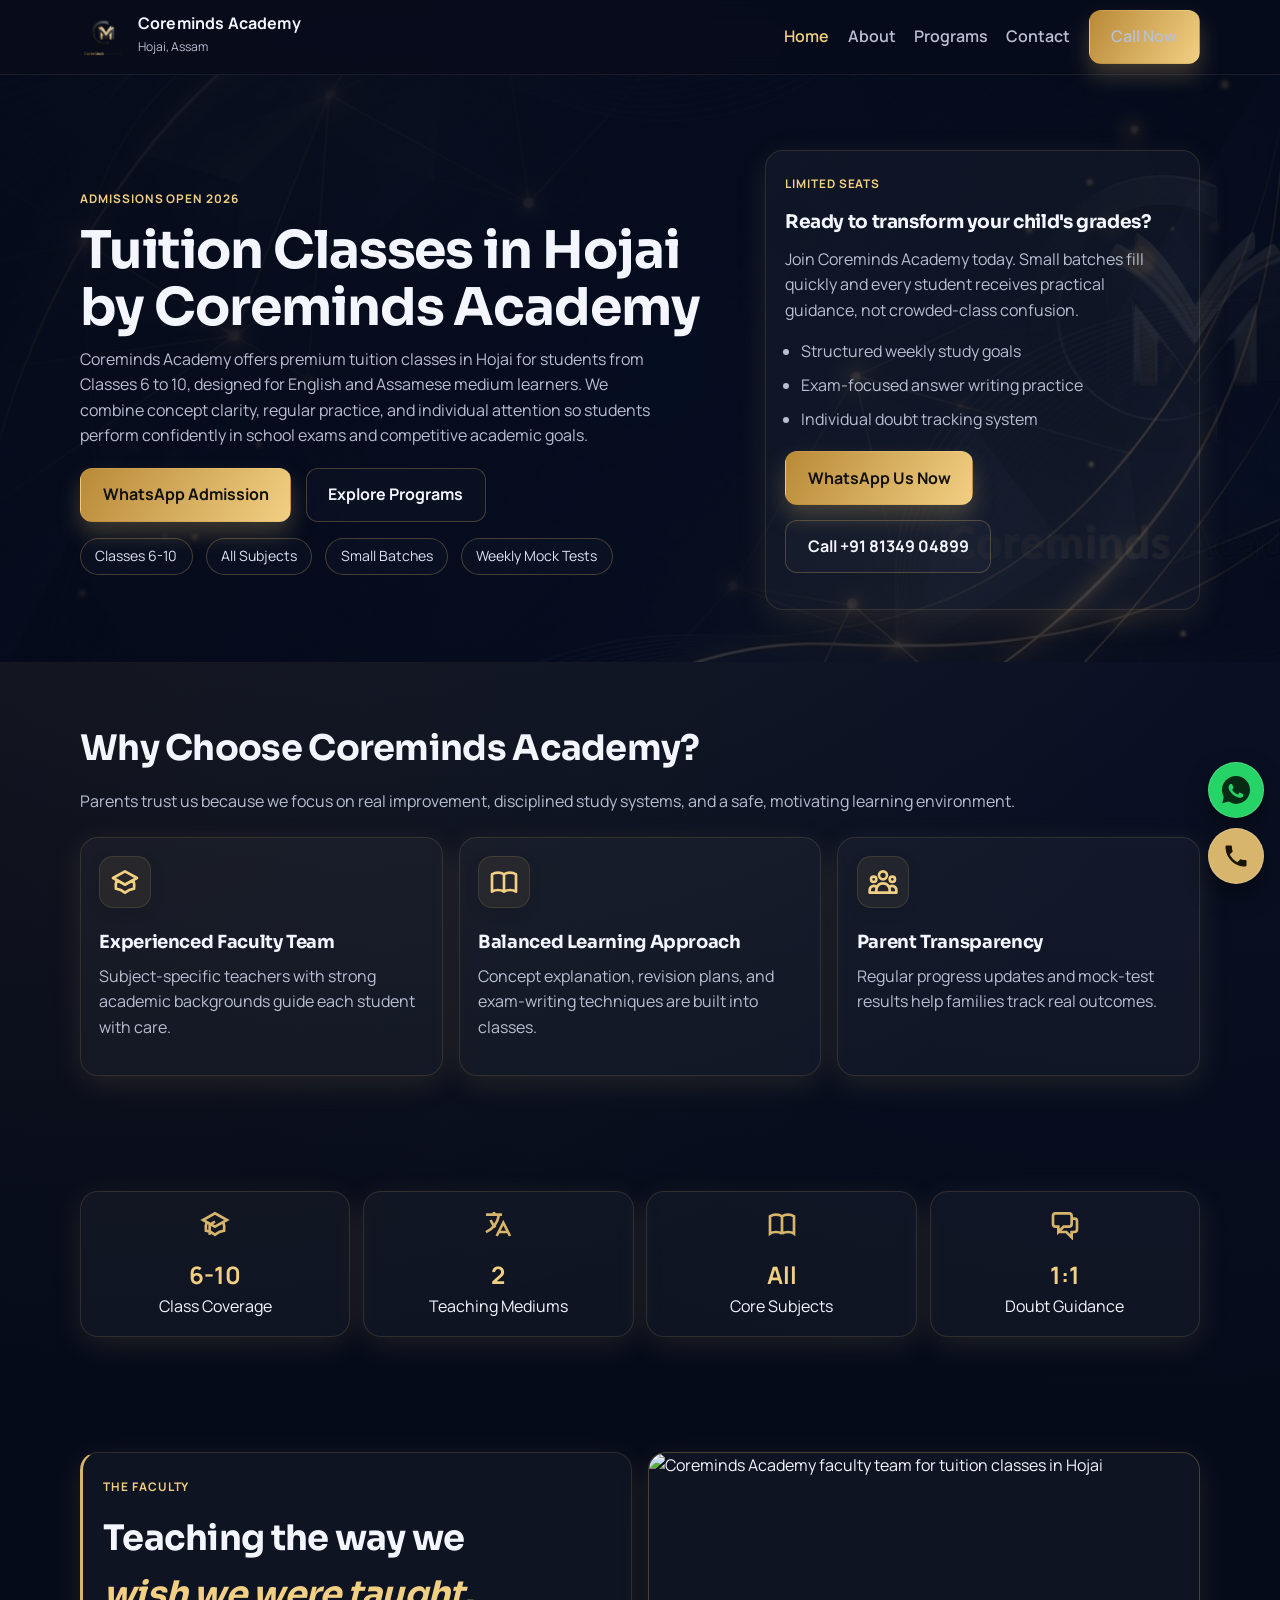
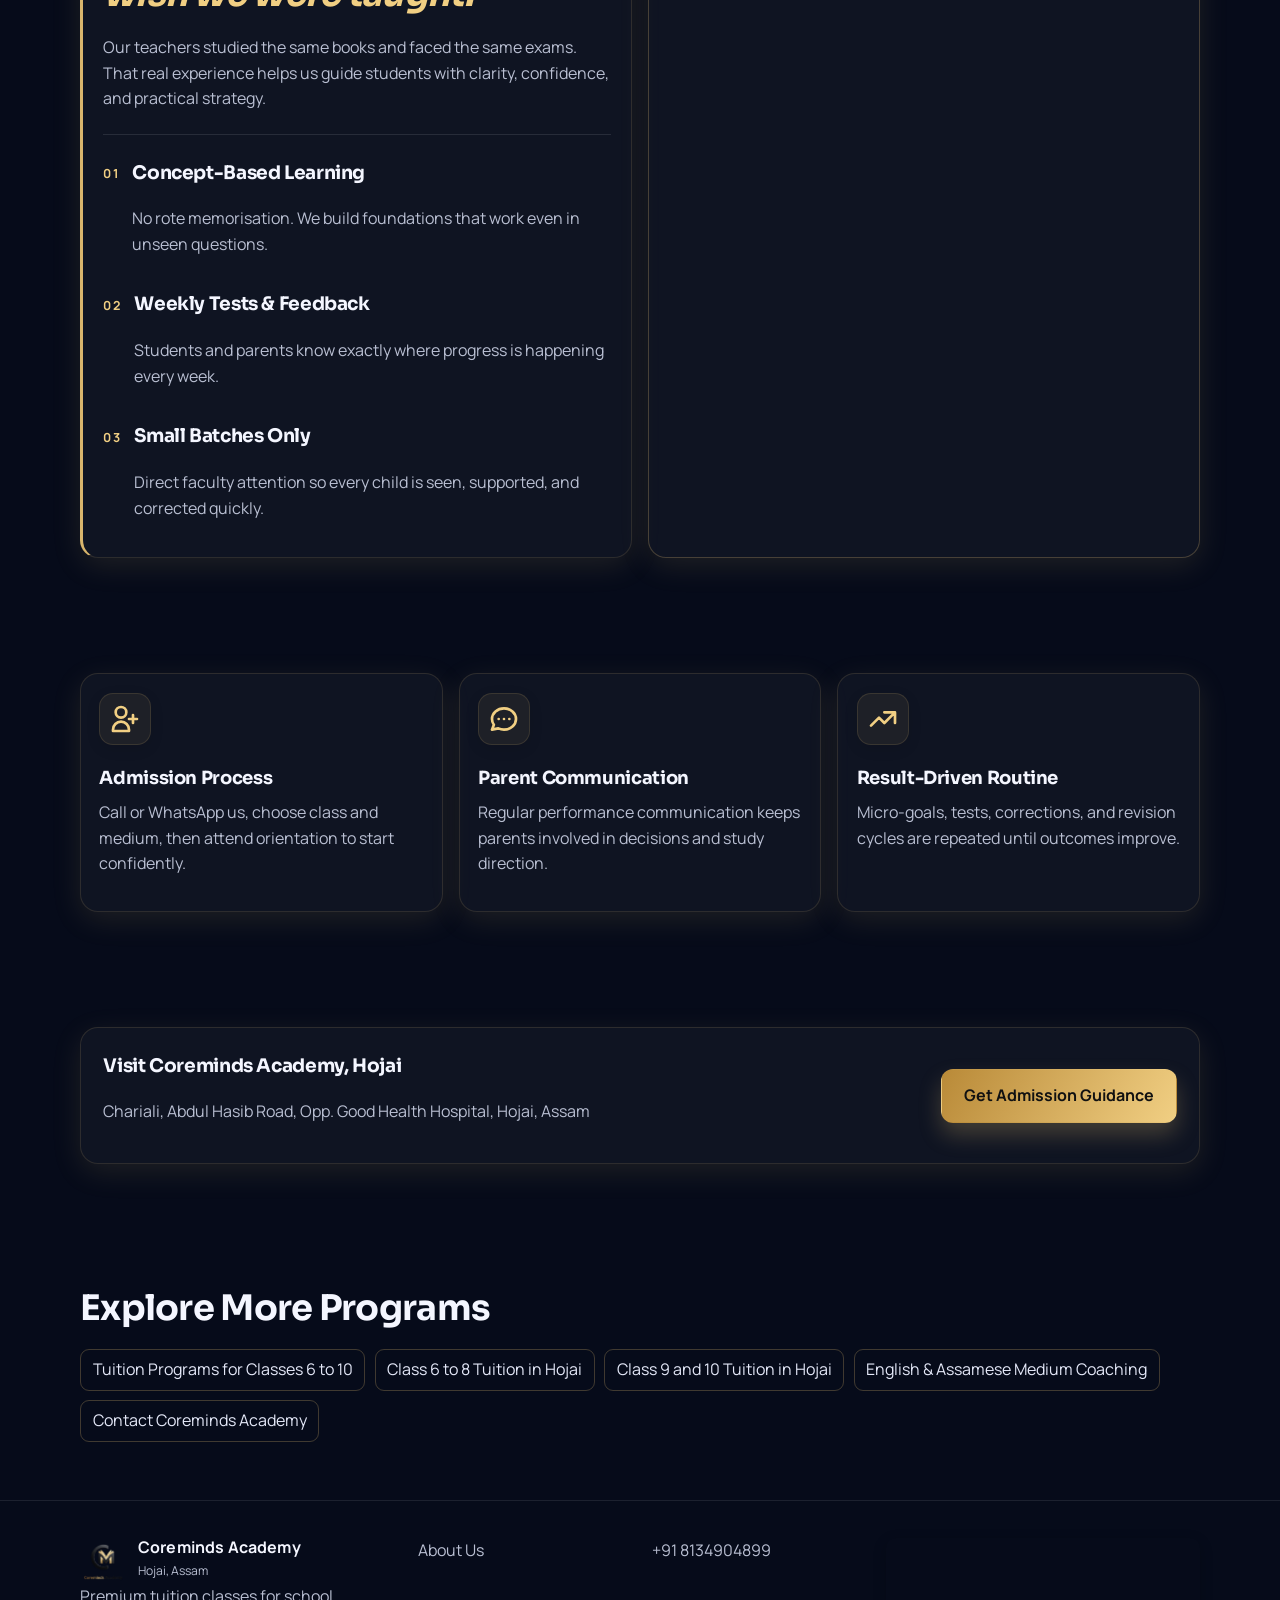
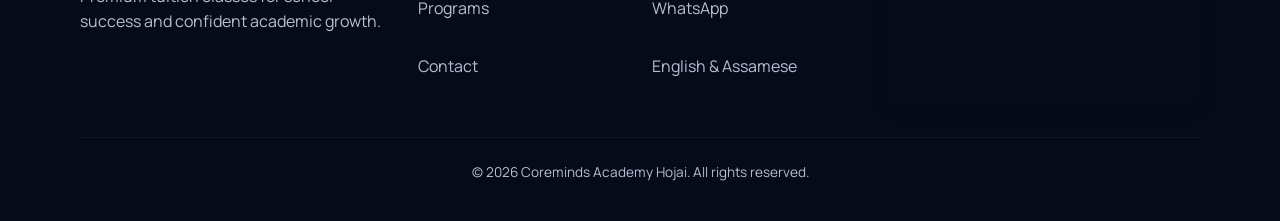
==== index.html @ f3b2aa01 "Implement new design enhancements, maps, and animations" ====
<!doctype html>
<html lang="en">
  <head>
    <meta charset="UTF-8" />
    <meta name="viewport" content="width=device-width, initial-scale=1.0" />
    <title>Tuition Classes in Hojai | Coreminds Academy | Classes 6-10</title>
    <meta
      name="description"
      content="Premium tuition classes in Hojai for Classes 6-10, English & Assamese medium. Call +91 8134904899 and enroll at Coreminds Academy today."
    />
    <link rel="canonical" href="https://coremindsacademy.in/" />
    <meta property="og:title" content="Tuition Classes in Hojai | Coreminds Academy" />
    <meta
      property="og:description"
      content="Trusted coaching institute for Classes 6-10 in Hojai with expert faculty, small batches, and test-driven guidance."
    />
    <meta property="og:image" content="https://coremindsacademy.in/images/logo_with_background.png" />
    <meta property="og:url" content="https://coremindsacademy.in/" />
    <meta property="og:type" content="website" />
    <link rel="preconnect" href="https://fonts.googleapis.com" />
    <link rel="preconnect" href="https://fonts.gstatic.com" crossorigin />
    <link
      href="https://fonts.googleapis.com/css2?family=Manrope:wght@400;600;700;800&family=Sora:wght@600;700;800&display=swap"
      rel="stylesheet"
    />
    <link rel="stylesheet" href="style.css" />
    <script type="application/ld+json">
      {
        "@context": "https://schema.org",
        "@type": "LocalBusiness",
        "name": "Coreminds Academy",
        "telephone": "+918134904899",
        "address": {
          "@type": "PostalAddress",
          "streetAddress": "Chariali, Abdul Hasib Road, Opp. Good Health Hospital",
          "addressLocality": "Hojai",
          "postalCode": "782435",
          "addressCountry": "IN"
        },
        "url": "https://coremindsacademy.in/",
        "priceRange": "₹₹",
        "openingHours": "Mo-Su 06:00-22:00"
      }
    </script>
  </head>
  <body>
    <header class="site-header">
      <div class="container nav-wrap">
        <a class="brand" href="index.html">
          <img src="images/logo with transparent background.png" alt="Coreminds Academy logo" />
          <span class="brand-text">
            <strong>Coreminds Academy</strong>
            <span>Hojai, Assam</span>
          </span>
        </a>
        <button class="menu-btn" aria-label="Open menu">Menu</button>
        <nav class="main-nav">
          <a class="active" href="index.html">Home</a>
          <a href="about.html">About</a>
          <a href="services.html">Programs</a>
          <a href="contact.html">Contact</a>
          <a class="btn btn-primary" href="tel:+918134904899">Call Now</a>
        </nav>
      </div>
    </header>

    <main>
      <section class="hero">
        <div class="container hero-grid">
          <div>
            <span class="eyebrow">Admissions Open 2026</span>
            <h1>Tuition Classes in Hojai by Coreminds Academy</h1>
            <p class="muted">
              Coreminds Academy offers premium tuition classes in Hojai for students from Classes 6 to 10, designed for
              English and Assamese medium learners. We combine concept clarity, regular practice, and individual attention
              so students perform confidently in school exams and competitive academic goals.
            </p>
            <div class="hero-cta">
              <a class="btn btn-primary" href="https://wa.me/918134904899">WhatsApp Admission</a>
              <a class="btn btn-outline" href="services.html">Explore Programs</a>
            </div>
            <div class="hero-points">
              <span class="pill">Classes 6-10</span>
              <span class="pill">All Subjects</span>
              <span class="pill">Small Batches</span>
              <span class="pill">Weekly Mock Tests</span>
            </div>
          </div>
          <div class="card hero-side">
            <span class="eyebrow">Limited Seats</span>
            <h3>Ready to transform your child's grades?</h3>
            <p class="muted">
              Join Coreminds Academy today. Small batches fill quickly and every student receives practical guidance, not
              crowded-class confusion.
            </p>
            <ul>
              <li>Structured weekly study goals</li>
              <li>Exam-focused answer writing practice</li>
              <li>Individual doubt tracking system</li>
            </ul>
            <div class="hero-cta">
              <a class="btn btn-primary" href="https://wa.me/918134904899">WhatsApp Us Now</a>
              <a class="btn btn-outline" href="tel:+918134904899">Call +91 81349 04899</a>
            </div>
          </div>
        </div>
      </section>

      <section class="section">
        <div class="container">
          <div class="section-title">
            <h2>Why Choose Coreminds Academy?</h2>
            <p class="muted">
              Parents trust us because we focus on real improvement, disciplined study systems, and a safe, motivating
              learning environment.
            </p>
          </div>
          <div class="grid-3">
            <article class="card feature">
              <div class="feature-icon"><svg fill="none" stroke="currentColor" stroke-width="2" viewBox="0 0 24 24" width="32" height="32" stroke-linecap="round" stroke-linejoin="round"><path d="M12 14l9-5-9-5-9 5 9 5z"></path><path d="M12 14l6.16-3.422a12.083 12.083 0 01.665 6.479A11.952 11.952 0 0012 20.055a11.952 11.952 0 00-6.824-2.998 12.078 12.078 0 01.665-6.479L12 14z"></path></svg></div>
              <h3>Experienced Faculty Team</h3>
              <p class="muted">Subject-specific teachers with strong academic backgrounds guide each student with care.</p>
            </article>
            <article class="card feature">
              <div class="feature-icon"><svg fill="none" stroke="currentColor" stroke-width="2" viewBox="0 0 24 24" width="32" height="32" stroke-linecap="round" stroke-linejoin="round"><path d="M12 6.253v13m0-13C10.832 5.477 9.246 5 7.5 5S4.168 5.477 3 6.253v13C4.168 18.477 5.754 18 7.5 18s3.332.477 4.5 1.253m0-13C13.168 5.477 14.754 5 16.5 5c1.747 0 3.332.477 4.5 1.253v13C19.832 18.477 18.247 18 16.5 18c-1.746 0-3.332.477-4.5 1.253"></path></svg></div>
              <h3>Balanced Learning Approach</h3>
              <p class="muted">Concept explanation, revision plans, and exam-writing techniques are built into classes.</p>
            </article>
            <article class="card feature">
              <div class="feature-icon"><svg fill="none" stroke="currentColor" stroke-width="2" viewBox="0 0 24 24" width="32" height="32" stroke-linecap="round" stroke-linejoin="round"><path d="M17 20h5v-2a3 3 0 00-5.356-1.857M17 20H7m10 0v-2c0-.656-.126-1.283-.356-1.857M7 20H2v-2a3 3 0 015.356-1.857M7 20v-2c0-.656.126-1.283.356-1.857m0 0a5.002 5.002 0 019.288 0M15 7a3 3 0 11-6 0 3 3 0 016 0zm6 3a2 2 0 11-4 0 2 2 0 014 0zM7 10a2 2 0 11-4 0 2 2 0 014 0z"></path></svg></div>
              <h3>Parent Transparency</h3>
              <p class="muted">Regular progress updates and mock-test results help families track real outcomes.</p>
            </article>
          </div>
        </div>
      </section>

      <section class="section">
        <div class="container">
          <div class="stats">
            <div class="card stat">
              <svg style="margin: 0 auto 0.5rem; color: var(--gold);" fill="none" stroke="currentColor" stroke-width="2" viewBox="0 0 24 24" width="32" height="32"><path d="M12 14l9-5-9-5-9 5 9 5zm0 0l6.16-3.422a12.083 12.083 0 01.665 6.479A11.952 11.952 0 0012 20.055a11.952 11.952 0 00-6.824-2.998 12.078 12.078 0 01.665-6.479L12 14zm-4 6v-7.5l4-2.222"></path></svg>
              <strong>6-10</strong><span>Class Coverage</span>
            </div>
            <div class="card stat">
              <svg style="margin: 0 auto 0.5rem; color: var(--gold);" fill="none" stroke="currentColor" stroke-width="2" viewBox="0 0 24 24" width="32" height="32"><path d="M3 5h12M9 3v2m1.048 9.5A18.022 18.022 0 016.412 9m6.088 9h7M11 21l5-10 5 10M12.751 5C11.783 10.77 8.07 15.61 3 18.129"></path></svg>
              <strong>2</strong><span>Teaching Mediums</span>
            </div>
            <div class="card stat">
              <svg style="margin: 0 auto 0.5rem; color: var(--gold);" fill="none" stroke="currentColor" stroke-width="2" viewBox="0 0 24 24" width="32" height="32"><path d="M12 6.253v13m0-13C10.832 5.477 9.246 5 7.5 5S4.168 5.477 3 6.253v13C4.168 18.477 5.754 18 7.5 18s3.332.477 4.5 1.253m0-13C13.168 5.477 14.754 5 16.5 5c1.747 0 3.332.477 4.5 1.253v13C19.832 18.477 18.247 18 16.5 18c-1.746 0-3.332.477-4.5 1.253"></path></svg>
              <strong>All</strong><span>Core Subjects</span>
            </div>
            <div class="card stat">
               <svg style="margin: 0 auto 0.5rem; color: var(--gold);" fill="none" stroke="currentColor" stroke-width="2" viewBox="0 0 24 24" width="32" height="32"><path d="M17 8h2a2 2 0 012 2v6a2 2 0 01-2 2h-2v4l-4-4H9a1.994 1.994 0 01-1.414-.586m0 0L11 14h4a2 2 0 002-2V6a2 2 0 00-2-2H5a2 2 0 00-2 2v6a2 2 0 002 2h2v4l.586-.586z"></path></svg>
              <strong>1:1</strong><span>Doubt Guidance</span>
            </div>
          </div>
        </div>
      </section>

      <section class="section">
        <div class="container grid-2">
          <div class="faculty-intro card">
            <span class="eyebrow">The Faculty</span>
            <h2>Teaching the way we <span class="accent">wish we were taught.</span></h2>
            <p class="muted">
              Our teachers studied the same books and faced the same exams. That real experience helps us guide students with
              clarity, confidence, and practical strategy.
            </p>
            <hr class="divider" />
            <div class="numbered-list">
              <article class="numbered-item">
                <span class="no">01</span>
                <div>
                  <h3>Concept-Based Learning</h3>
                  <p class="muted">No rote memorisation. We build foundations that work even in unseen questions.</p>
                </div>
              </article>
              <article class="numbered-item">
                <span class="no">02</span>
                <div>
                  <h3>Weekly Tests & Feedback</h3>
                  <p class="muted">Students and parents know exactly where progress is happening every week.</p>
                </div>
              </article>
              <article class="numbered-item">
                <span class="no">03</span>
                <div>
                  <h3>Small Batches Only</h3>
                  <p class="muted">Direct faculty attention so every child is seen, supported, and corrected quickly.</p>
                </div>
              </article>
            </div>
          </div>
          <div class="card faculty-banner">
            <img src="images/faculty_team.jpg" alt="Coreminds Academy faculty team for tuition classes in Hojai" />
          </div>
        </div>
      </section>

      <section class="section">
        <div class="container grid-3">
          <article class="card feature">
            <div class="feature-icon"><svg fill="none" stroke="currentColor" stroke-width="2" viewBox="0 0 24 24" width="32" height="32" stroke-linecap="round" stroke-linejoin="round"><path d="M18 9v3m0 0v3m0-3h3m-3 0h-3m-2-5a4 4 0 11-8 0 4 4 0 018 0zM3 20a6 6 0 0112 0v1H3v-1z"></path></svg></div>
            <h3>Admission Process</h3>
            <p class="muted">Call or WhatsApp us, choose class and medium, then attend orientation to start confidently.</p>
          </article>
          <article class="card feature">
            <div class="feature-icon"><svg fill="none" stroke="currentColor" stroke-width="2" viewBox="0 0 24 24" width="32" height="32" stroke-linecap="round" stroke-linejoin="round"><path d="M8 12h.01M12 12h.01M16 12h.01M21 12c0 4.418-4.03 8-9 8a9.863 9.863 0 01-4.255-.949L3 20l1.395-3.72C3.512 15.042 3 13.574 3 12c0-4.418 4.03-8 9-8s9 3.582 9 8z"></path></svg></div>
            <h3>Parent Communication</h3>
            <p class="muted">Regular performance communication keeps parents involved in decisions and study direction.</p>
          </article>
          <article class="card feature">
            <div class="feature-icon"><svg fill="none" stroke="currentColor" stroke-width="2" viewBox="0 0 24 24" width="32" height="32" stroke-linecap="round" stroke-linejoin="round"><path d="M13 7h8m0 0v8m0-8l-8 8-4-4-6 6"></path></svg></div>
            <h3>Result-Driven Routine</h3>
            <p class="muted">Micro-goals, tests, corrections, and revision cycles are repeated until outcomes improve.</p>
          </article>
        </div>
      </section>

      <section class="section">
        <div class="container card cta-strip">
          <div>
            <h3>Visit Coreminds Academy, Hojai</h3>
            <p class="muted">Chariali, Abdul Hasib Road, Opp. Good Health Hospital, Hojai, Assam</p>
          </div>
          <a class="btn btn-primary" href="contact.html">Get Admission Guidance</a>
        </div>
      </section>

      <section class="section">
        <div class="container">
          <h2>Explore More Programs</h2>
          <div class="seo-links">
            <a href="services.html">Tuition Programs for Classes 6 to 10</a>
            <a href="class-6-8-tuition-hojai.html">Class 6 to 8 Tuition in Hojai</a>
            <a href="class-9-10-tuition-hojai.html">Class 9 and 10 Tuition in Hojai</a>
            <a href="english-assamese-medium-coaching-hojai.html">English & Assamese Medium Coaching</a>
            <a href="contact.html">Contact Coreminds Academy</a>
          </div>
        </div>
      </section>
    </main>

    <footer class="site-footer">
      <div class="container footer-grid">
        <div>
          <a class="brand" href="index.html">
            <img src="images/logo with transparent background.png" alt="Coreminds Academy icon" />
            <span class="brand-text"><strong>Coreminds Academy</strong><span>Hojai, Assam</span></span>
          </a>
          <p class="muted">Premium tuition classes for school success and confident academic growth.</p>
        </div>
        <div class="footer-links">
          <a href="about.html">About Us</a>
          <a href="services.html">Programs</a>
          <a href="contact.html">Contact</a>
        </div>
        <div class="footer-links">
          <a href="tel:+918134904899">+91 8134904899</a>
          <a href="https://wa.me/918134904899">WhatsApp</a>
          <span class="muted">English & Assamese</span>
        </div>
        <div class="footer-map">
          <iframe loading="lazy" referrerpolicy="no-referrer-when-downgrade" src="https://www.google.com/maps?q=2V42%2B9M%20Hojai%2C%20Assam&output=embed" title="Coreminds Academy map"></iframe>
        </div>
      </div>
      <div class="container" style="text-align: center; margin-top: 2rem; border-top: 1px solid rgba(255,255,255,0.05); padding-top: 1.5rem;">
        <p class="muted" style="margin: 0; font-size: 0.85rem;">&copy; 2026 Coreminds Academy Hojai. All rights reserved.</p>
      </div>
    </footer>

    <div class="float-actions">
      <a class="float-btn whatsapp" href="https://wa.me/918134904899" aria-label="Chat on WhatsApp">
        <svg fill="currentColor" viewBox="0 0 24 24" width="28" height="28"><path d="M12.004 0C5.373 0 0 5.373 0 12c0 2.123.553 4.122 1.54 5.897L.206 23.333l5.59-1.465A11.96 11.96 0 0012.004 24c6.63 0 12-5.373 12-12s-5.37-12-12-12zm6.293 17.15c-.274.773-1.579 1.481-2.186 1.531-.555.045-1.282.16-3.882-.892-3.136-1.27-5.163-4.524-5.322-4.738-.159-.214-1.272-1.694-1.272-3.233 0-1.54.801-2.3 1.085-2.6.284-.3.614-.375.814-.375.201 0 .4.004.58.013.19.01.446-.075.698.535.267.644.912 2.23.993 2.392.08.16.133.35.026.565-.106.214-.16.35-.32.535-.16.185-.333.4-.48.55-.16.16-.327.336-.146.643.18.307.801 1.32 1.72 2.138 1.189 1.056 2.19 1.365 2.5 1.517.31.15.494.13.68-.083.185-.213.791-.912 1.006-1.226.214-.313.427-.26.711-.15.284.11 1.795.848 2.102 1.002.307.153.513.23.587.36.074.13.074.75-.2 1.523z"/></svg>
      </a>
      <a class="float-btn call" href="tel:+918134904899" aria-label="Call Coreminds Academy">
        <svg fill="currentColor" viewBox="0 0 24 24" width="28" height="28"><path d="M6.62 10.79c1.44 2.83 3.76 5.14 6.59 6.59l2.2-2.2c.27-.27.67-.36 1.02-.24 1.12.37 2.33.57 3.57.57.55 0 1 .45 1 1V20c0 .55-.45 1-1 1-9.39 0-17-7.61-17-17 0-.55.45-1 1-1h3.5c.55 0 1 .45 1 1 0 1.25.2 2.45.57 3.57.11.35.03.74-.25 1.02l-2.2 2.2z"/></svg>
      </a>
    </div>
    <script src="script.js"></script>
  </body>
</html>
---- style.css ----
:root {
  --bg: #060b1a;
  --bg-soft: #0d1428;
  --card: rgba(255, 255, 255, 0.04);
  --text: #f4f6ff;
  --muted: #b9bfd2;
  --gold: #d8b56c;
  --gold-strong: #f1cf83;
  --line: rgba(216, 181, 108, 0.28);
  --radius: 18px;
  --shadow: 0 14px 30px rgba(0, 0, 0, 0.35);
}

* {
  box-sizing: border-box;
}

html {
  scroll-behavior: smooth;
}

body {
  margin: 0;
  font-family: "Manrope", "Inter", sans-serif;
  background:
    radial-gradient(circle at 10% 5%, rgba(216, 181, 108, 0.1), transparent 35%),
    radial-gradient(circle at 90% 0, rgba(34, 62, 115, 0.2), transparent 40%),
    var(--bg);
  color: var(--text);
  line-height: 1.6;
}

img {
  max-width: 100%;
  display: block;
}

a {
  color: inherit;
  text-decoration: none;
}

.container {
  width: min(1120px, 92%);
  margin: 0 auto;
}

.site-header {
  position: sticky;
  top: 0;
  z-index: 30;
  backdrop-filter: blur(10px);
  background: rgba(6, 11, 26, 0.9);
  border-bottom: 1px solid rgba(255, 255, 255, 0.07);
}

.nav-wrap {
  display: flex;
  align-items: center;
  justify-content: space-between;
  gap: 1rem;
  min-height: 74px;
}

.brand {
  display: flex;
  align-items: center;
  gap: 0.75rem;
}

.brand img {
  width: 46px;
  height: 46px;
  object-fit: contain;
}

.brand-text strong {
  display: block;
  line-height: 1.1;
  font-size: 1rem;
  letter-spacing: 0.01em;
}

.brand-text span {
  font-size: 0.76rem;
  color: var(--muted);
}

.menu-btn {
  display: none;
  background: transparent;
  border: 1px solid var(--line);
  color: var(--text);
  padding: 0.4rem 0.65rem;
  border-radius: 10px;
}

.main-nav {
  display: flex;
  align-items: center;
  gap: 1.15rem;
}

.main-nav a {
  color: var(--muted);
  font-weight: 600;
}

.main-nav a:hover,
.main-nav a.active {
  color: var(--gold-strong);
}

.btn {
  display: inline-flex;
  align-items: center;
  justify-content: center;
  padding: 0.82rem 1.35rem;
  border-radius: 12px;
  font-weight: 700;
  border: 1px solid transparent;
  transition: transform 0.2s ease, box-shadow 0.2s ease, background 0.2s ease;
}

.btn:hover {
  transform: translateY(-2px);
}

.btn-primary {
  background: linear-gradient(120deg, #b98a38, var(--gold-strong));
  color: #111;
  box-shadow: 0 12px 22px rgba(216, 181, 108, 0.26);
}

.btn-outline {
  border-color: var(--line);
  color: var(--text);
  background: rgba(255, 255, 255, 0.02);
}

.hero {
  padding: 4.7rem 0 3.3rem;
  position: relative;
  overflow: hidden;
  background: linear-gradient(135deg, rgba(6, 11, 26, 0.95) 0%, rgba(6, 11, 26, 0.75) 100%), url("images/hero_bg.png") center/cover no-repeat;
}

.hero::after {
  content: "";
  position: absolute;
  right: -140px;
  top: 22px;
  width: 520px;
  height: 520px;
  background: url("images/logo with transparent background.png") center / contain no-repeat;
  opacity: 0.08;
  pointer-events: none;
  filter: saturate(0.8);
}

.hero-grid {
  display: grid;
  grid-template-columns: 1.2fr 0.8fr;
  gap: 2rem;
  align-items: center;
  position: relative;
  z-index: 1;
}

.eyebrow {
  display: inline-block;
  margin-bottom: 0.8rem;
  color: var(--gold-strong);
  font-weight: 700;
  letter-spacing: 0.08em;
  text-transform: uppercase;
  font-size: 0.74rem;
}

h1,
h2,
h3 {
  margin-top: 0;
  font-family: "Sora", "Manrope", sans-serif;
  letter-spacing: -0.02em;
}

h1 {
  font-size: clamp(2rem, 5vw, 3.25rem);
  margin-bottom: 0.65rem;
  line-height: 1.1;
}

h2 {
  font-size: clamp(1.5rem, 3.7vw, 2.2rem);
  margin-bottom: 0.8rem;
}

p {
  margin-top: 0;
}

.muted {
  color: var(--muted);
}

.hero p {
  max-width: 57ch;
}

.hero-cta {
  display: flex;
  gap: 0.9rem;
  flex-wrap: wrap;
  margin: 1.2rem 0 1rem;
}

.hero-points {
  display: flex;
  flex-wrap: wrap;
  gap: 0.8rem;
  margin-top: 1rem;
}

.hero-side {
  padding: 1.2rem;
}

.hero-side h3 {
  margin-bottom: 0.6rem;
}

.hero-side ul {
  margin: 0;
  padding-left: 1rem;
  color: var(--muted);
}

.hero-side li {
  margin-bottom: 0.5rem;
}

.pill {
  border: 1px solid var(--line);
  border-radius: 999px;
  padding: 0.38rem 0.9rem;
  font-size: 0.88rem;
  color: #dce1f2;
  background: rgba(255, 255, 255, 0.02);
}

.card {
  background: var(--card);
  border: 1px solid rgba(216, 181, 108, 0.15);
  border-radius: var(--radius);
  box-shadow: 0 8px 30px rgba(216, 181, 108, 0.12);
  transition: transform 0.6s cubic-bezier(0.2, 0.8, 0.2, 1), box-shadow 0.3s ease, border-color 0.3s ease, opacity 0.6s ease;
  
  /* Scroll animation defaults */
  opacity: 0;
  transform: translateY(40px);
}

.card.visible {
  opacity: 1;
  transform: translateY(0);
}

.card.visible:hover {
  transform: translateY(-5px);
  box-shadow: 0 15px 40px rgba(216, 181, 108, 0.25);
  border-color: rgba(216, 181, 108, 0.4);
}

.hero-image {
  overflow: hidden;
  border: 1px solid var(--line);
}

.hero-image img {
  width: 100%;
  height: 100%;
  min-height: 360px;
  object-fit: cover;
}

.section {
  padding: 3.6rem 0;
}

.section-title {
  margin-bottom: 1.4rem;
}

.grid-3 {
  display: grid;
  grid-template-columns: repeat(3, minmax(0, 1fr));
  gap: 1rem;
}

.grid-2 {
  display: grid;
  grid-template-columns: repeat(2, minmax(0, 1fr));
  gap: 1rem;
}

.feature {
  padding: 1.15rem;
}

.feature-icon {
  width: 52px;
  height: 52px;
  border-radius: 14px;
  background: rgba(216, 181, 108, 0.08);
  display: flex;
  align-items: center;
  justify-content: center;
  color: var(--gold-strong);
  margin-bottom: 1.2rem;
  box-shadow: 0 4px 14px rgba(0, 0, 0, 0.1);
  border: 1px solid rgba(216, 181, 108, 0.15);
}

.feature h3 {
  margin-bottom: 0.45rem;
  font-size: 1.13rem;
}

.stats {
  display: grid;
  grid-template-columns: repeat(4, minmax(0, 1fr));
  gap: 0.8rem;
}

.stat {
  padding: 1rem;
  text-align: center;
}

.stat strong {
  display: block;
  font-size: 1.5rem;
  color: var(--gold-strong);
}

.faculty-banner {
  overflow: hidden;
  border: 1px solid var(--line);
}

.faculty-banner img {
  width: 100%;
  object-fit: cover;
}

.faculty-intro {
  padding: 1.25rem;
  border-left: 3px solid var(--gold);
}

.faculty-intro h2 {
  max-width: 16ch;
}

.accent {
  color: var(--gold-strong);
  font-style: italic;
}

.divider {
  margin: 1.4rem 0;
  border: 0;
  border-top: 1px solid rgba(255, 255, 255, 0.1);
}

.numbered-list {
  display: grid;
  gap: 1rem;
}

.numbered-item {
  display: grid;
  grid-template-columns: auto 1fr;
  gap: 0.8rem;
  align-items: start;
}

.numbered-item .no {
  color: var(--gold-strong);
  font-size: 0.78rem;
  letter-spacing: 0.14em;
  font-weight: 700;
  padding-top: 0.42rem;
}

.seo-links {
  display: flex;
  flex-wrap: wrap;
  gap: 0.6rem;
}

.seo-links a {
  padding: 0.45rem 0.72rem;
  border-radius: 9px;
  border: 1px solid var(--line);
  color: #e4e8f8;
}

.cta-strip {
  padding: 1.4rem;
  display: flex;
  justify-content: space-between;
  align-items: center;
  gap: 1rem;
  flex-wrap: wrap;
}

.site-footer {
  border-top: 1px solid rgba(255, 255, 255, 0.09);
  padding: 2.3rem 0;
}

.footer-grid {
  display: grid;
  grid-template-columns: 1.2fr 0.8fr 0.8fr 1.2fr;
  gap: 1.5rem;
}

.footer-map iframe {
  width: 100%;
  height: 100%;
  min-height: 160px;
  border-radius: 10px;
  border: 0;
  box-shadow: 0 4px 14px rgba(0, 0, 0, 0.2);
}

.footer-links {
  display: grid;
  gap: 0.45rem;
}

.footer-links a {
  color: var(--muted);
}

.float-actions {
  position: fixed;
  right: 16px;
  bottom: 16px;
  z-index: 40;
  display: grid;
  gap: 0.6rem;
}

.float-btn {
  width: 56px;
  height: 56px;
  border-radius: 50%;
  display: grid;
  place-items: center;
  font-size: 1.2rem;
  border: 1px solid rgba(255, 255, 255, 0.18);
  box-shadow: 0 12px 24px rgba(0, 0, 0, 0.4);
}

.float-btn.whatsapp {
  color: #062b14;
  background: #25d366;
}

.float-btn.call {
  color: #1a1402;
  background: var(--gold);
}

.page-hero {
  padding: 3rem 0 1rem;
}

.form-grid {
  display: grid;
  gap: 0.8rem;
}

input,
textarea {
  width: 100%;
  border-radius: 10px;
  border: 1px solid var(--line);
  background: rgba(255, 255, 255, 0.03);
  color: var(--text);
  padding: 0.78rem 0.85rem;
  font-family: inherit;
}

textarea {
  min-height: 122px;
  resize: vertical;
}

iframe {
  width: 100%;
  min-height: 310px;
  border: 0;
  border-radius: 14px;
}

@media (max-width: 920px) {
  .hero-grid,
  .grid-3,
  .grid-2,
  .stats,
  .footer-grid {
    grid-template-columns: 1fr;
  }

  .section {
    padding: 2.2rem 0;
  }

  h1 {
    font-size: 2.4rem;
  }

  h2 {
    font-size: 1.8rem;
  }

  .menu-btn {
    display: inline-flex;
  }

  .main-nav {
    position: absolute;
    top: 74px;
    left: 0;
    right: 0;
    flex-direction: column;
    align-items: flex-start;
    padding: 1rem 4%;
    background: #070f23;
    border-bottom: 1px solid rgba(255, 255, 255, 0.08);
    display: none;
  }

  .main-nav.show {
    display: flex;
  }

  .hero::after {
    width: 300px;
    height: 300px;
    right: -80px;
    top: 130px;
    opacity: 0.1;
  }
}
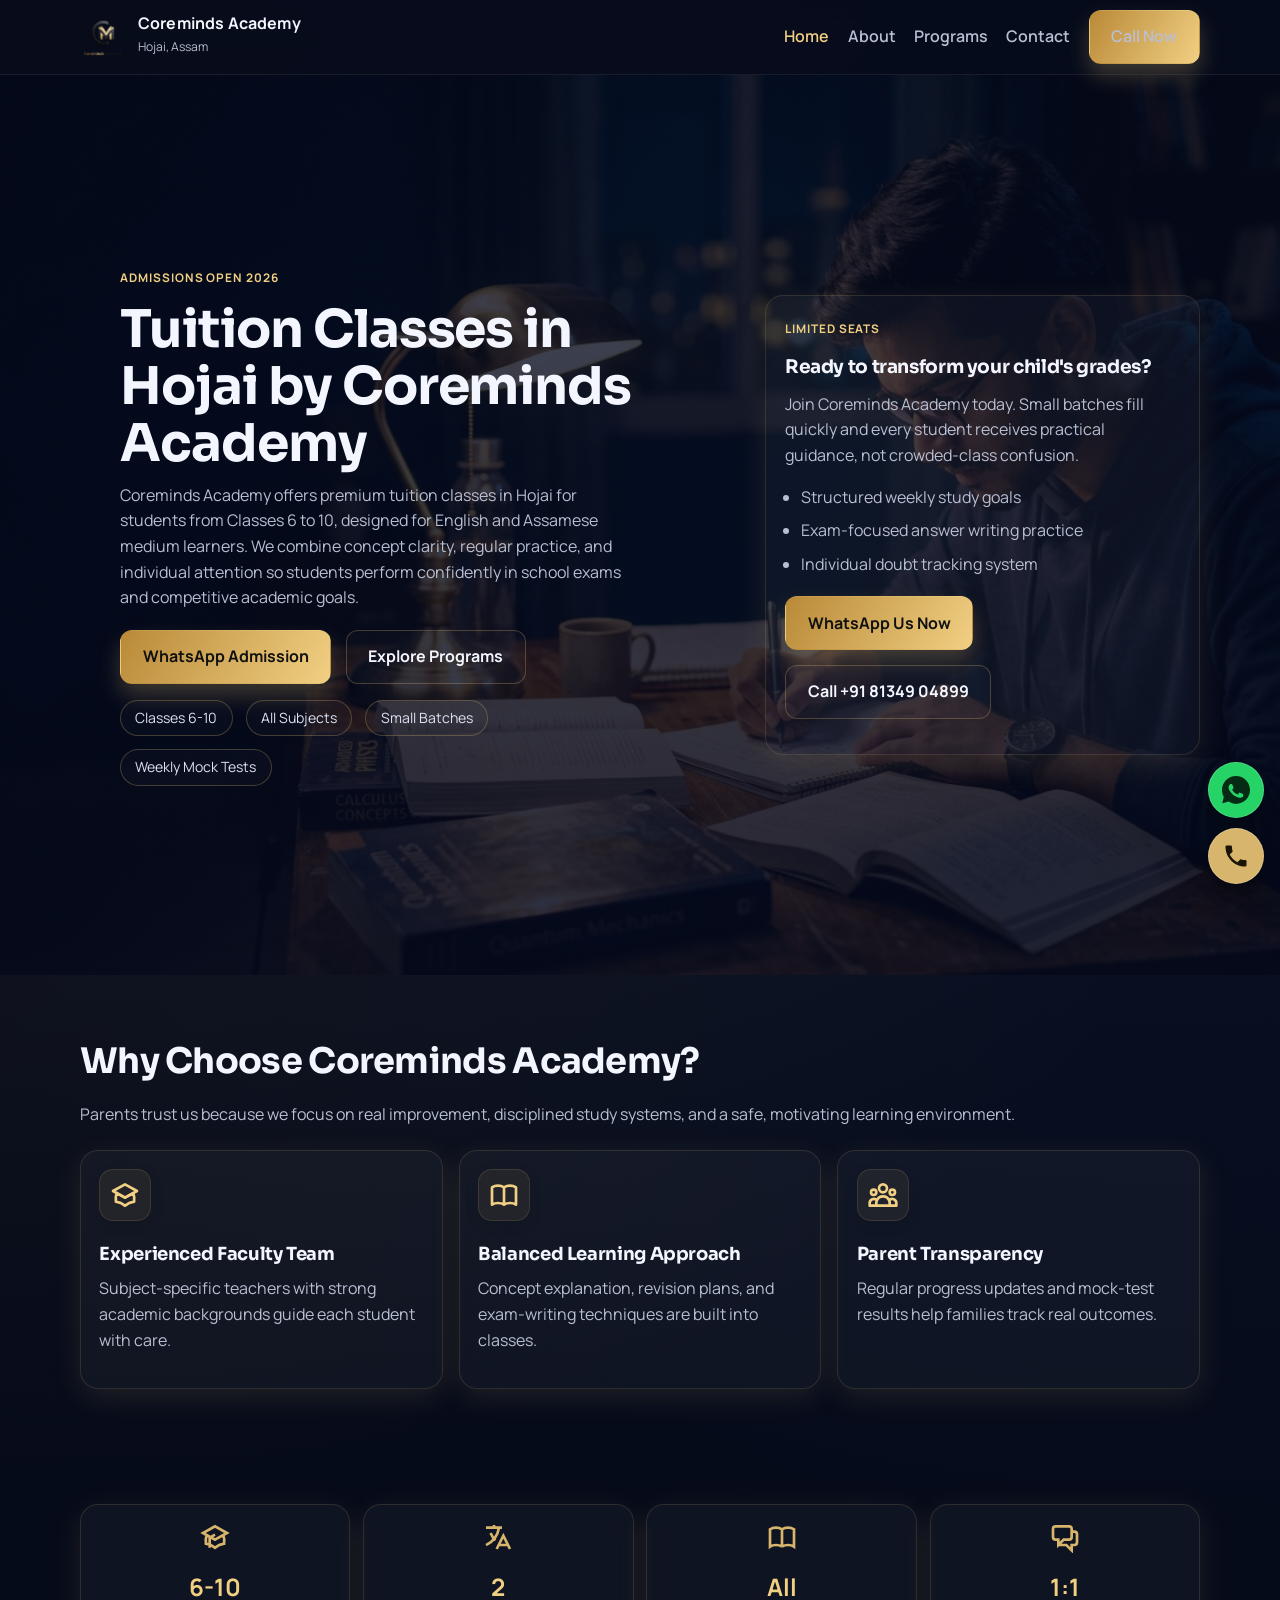
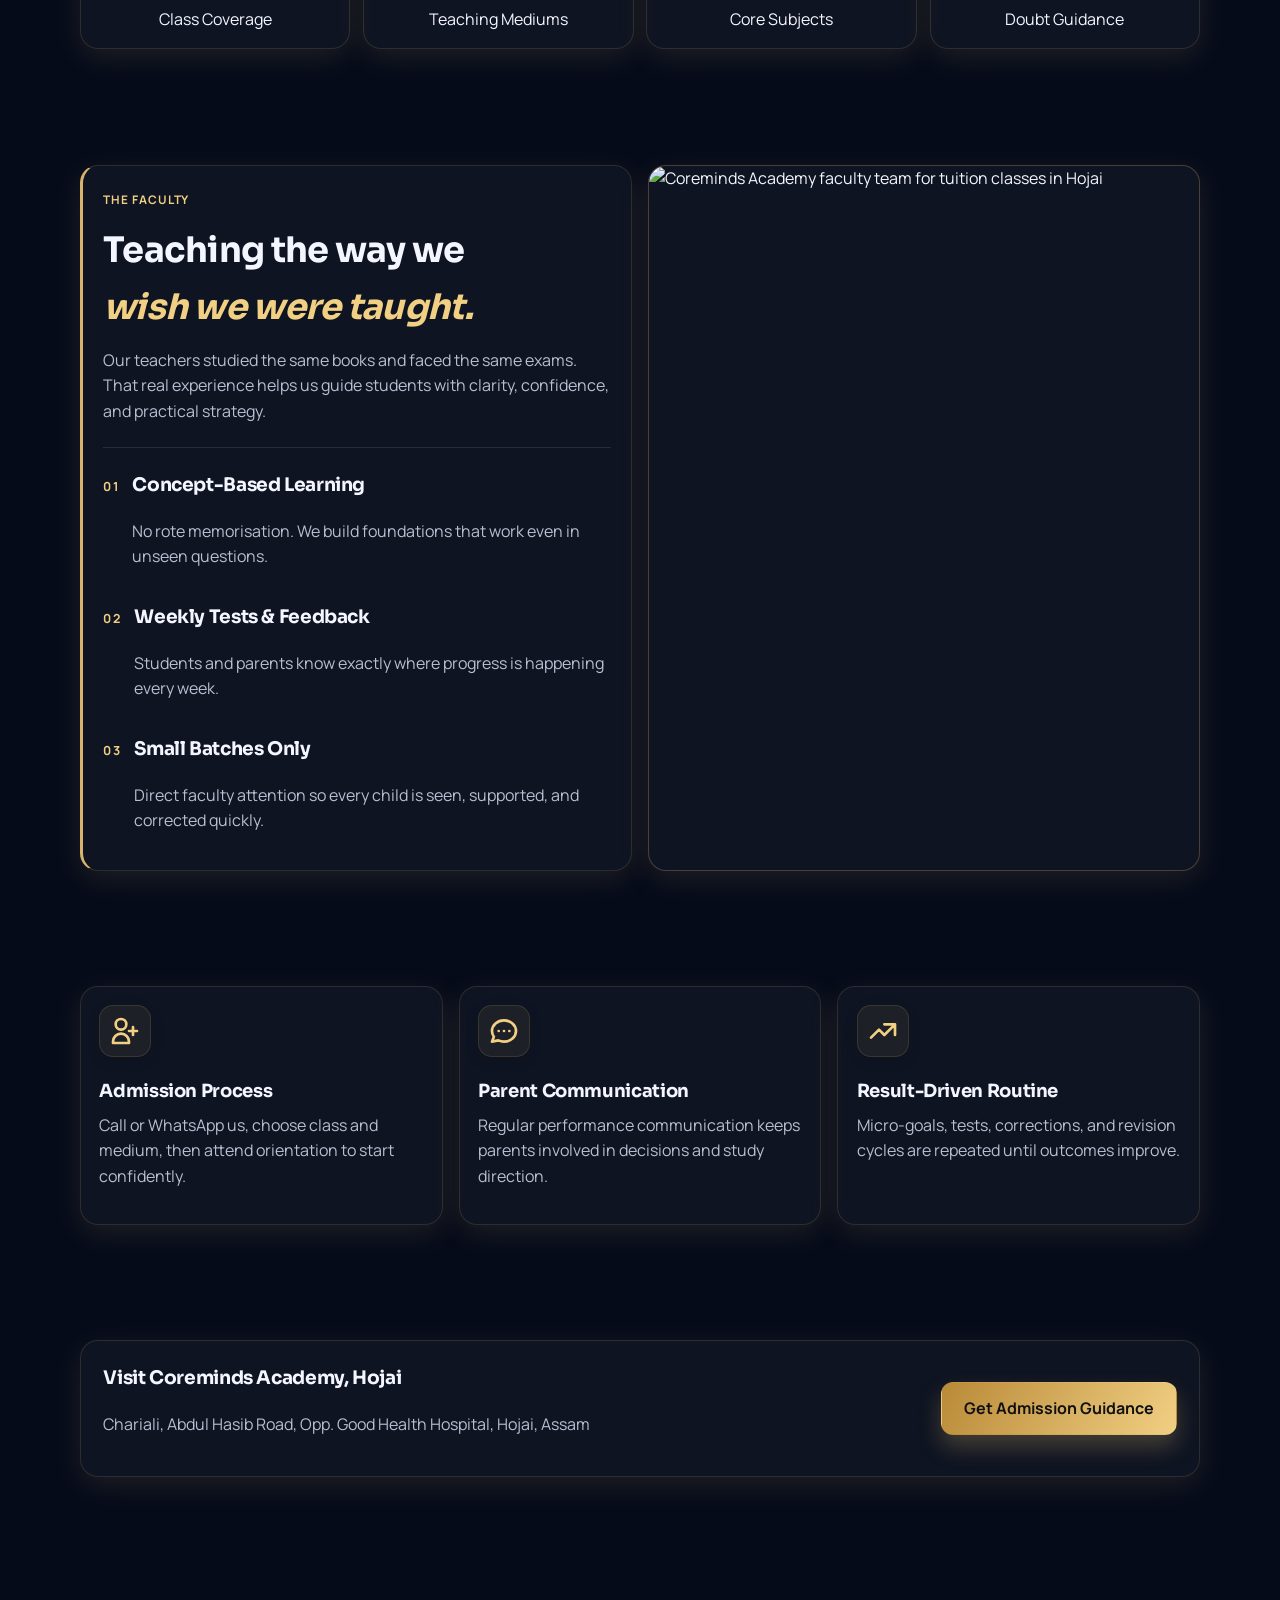
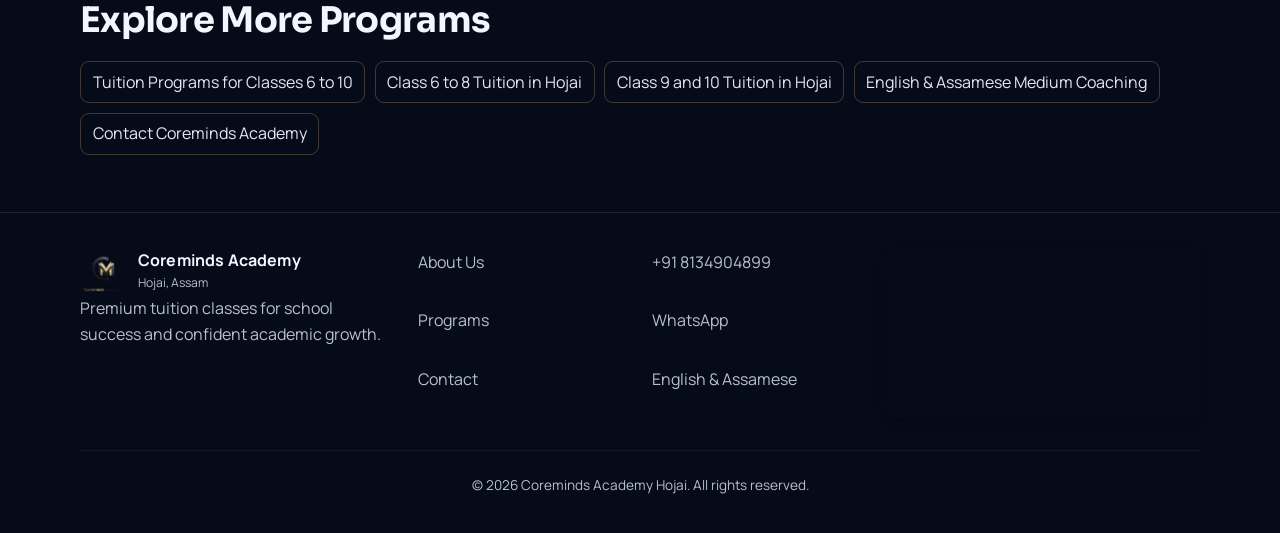
==== commit 96333d98: "Update hero section layout and responsive design" ====
--- a/index.html
+++ b/index.html
@@ -67,7 +67,7 @@
     <main>
       <section class="hero">
         <div class="container hero-grid">
-          <div>
+          <div class="hero-content">
             <span class="eyebrow">Admissions Open 2026</span>
             <h1>Tuition Classes in Hojai by Coreminds Academy</h1>
             <p class="muted">
--- a/style.css
+++ b/style.css
@@ -139,23 +139,21 @@
 }
 
 .hero {
-  padding: 4.7rem 0 3.3rem;
-  position: relative;
-  overflow: hidden;
-  background: linear-gradient(135deg, rgba(6, 11, 26, 0.95) 0%, rgba(6, 11, 26, 0.75) 100%), url("images/hero_bg.png") center/cover no-repeat;
-}
-
-.hero::after {
-  content: "";
-  position: absolute;
-  right: -140px;
-  top: 22px;
-  width: 520px;
-  height: 520px;
-  background: url("images/logo with transparent background.png") center / contain no-repeat;
-  opacity: 0.08;
-  pointer-events: none;
-  filter: saturate(0.8);
+  height: 100vh;
+  background: linear-gradient(
+    rgba(5, 10, 30, 0.75),
+    rgba(5, 10, 30, 0.85)
+  ),
+  url("images/hero image.png");
+  background-size: cover;
+  background-position: center;
+  display: flex;
+  align-items: center;
+}
+
+.hero-content {
+  max-width: 600px;
+  padding: 40px;
 }
 
 .hero-grid {
@@ -557,3 +555,24 @@
     opacity: 0.1;
   }
 }
+
+@media (max-width: 768px) {
+  .hero {
+    height: auto;
+    padding: 60px 20px;
+    align-items: flex-start;
+  }
+
+  .hero-content {
+    padding: 0;
+  }
+
+  .hero h1 {
+    font-size: 24px;
+    line-height: 1.3;
+  }
+
+  .hero p {
+    font-size: 14px;
+  }
+}
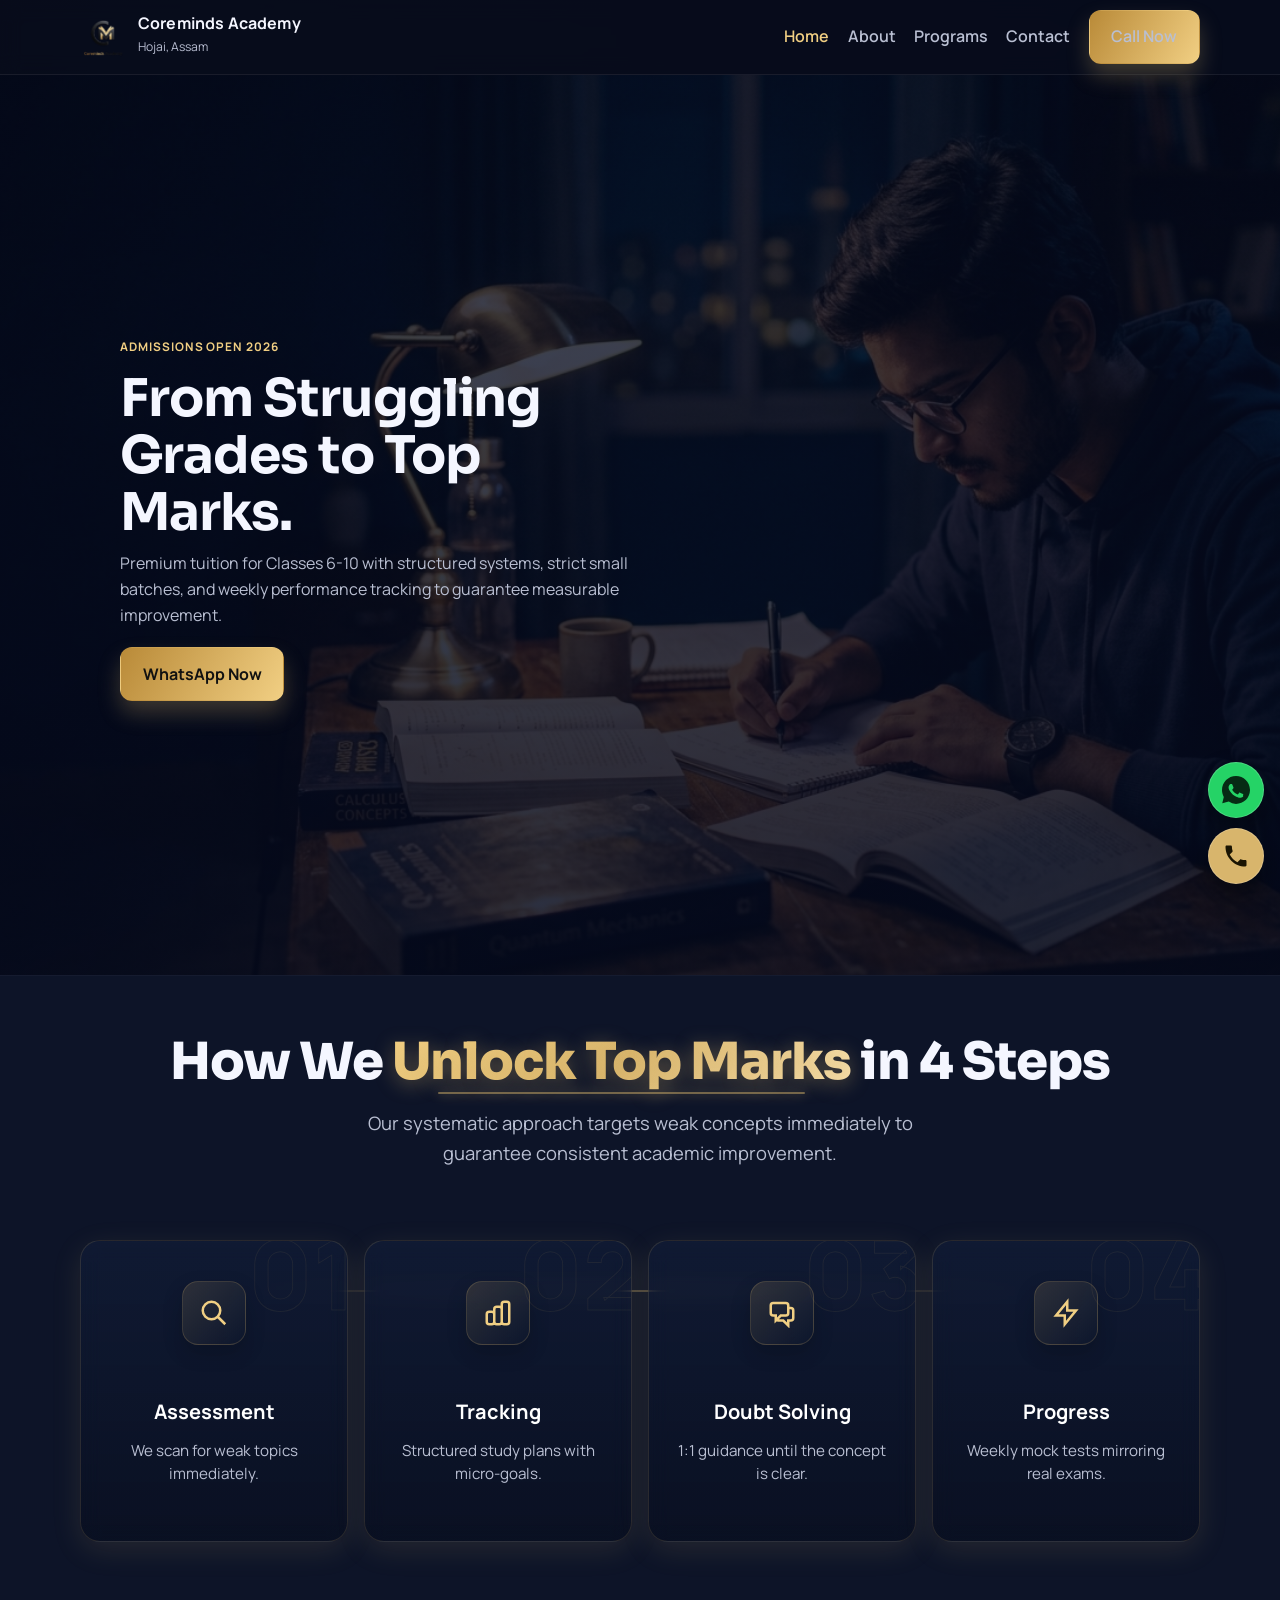
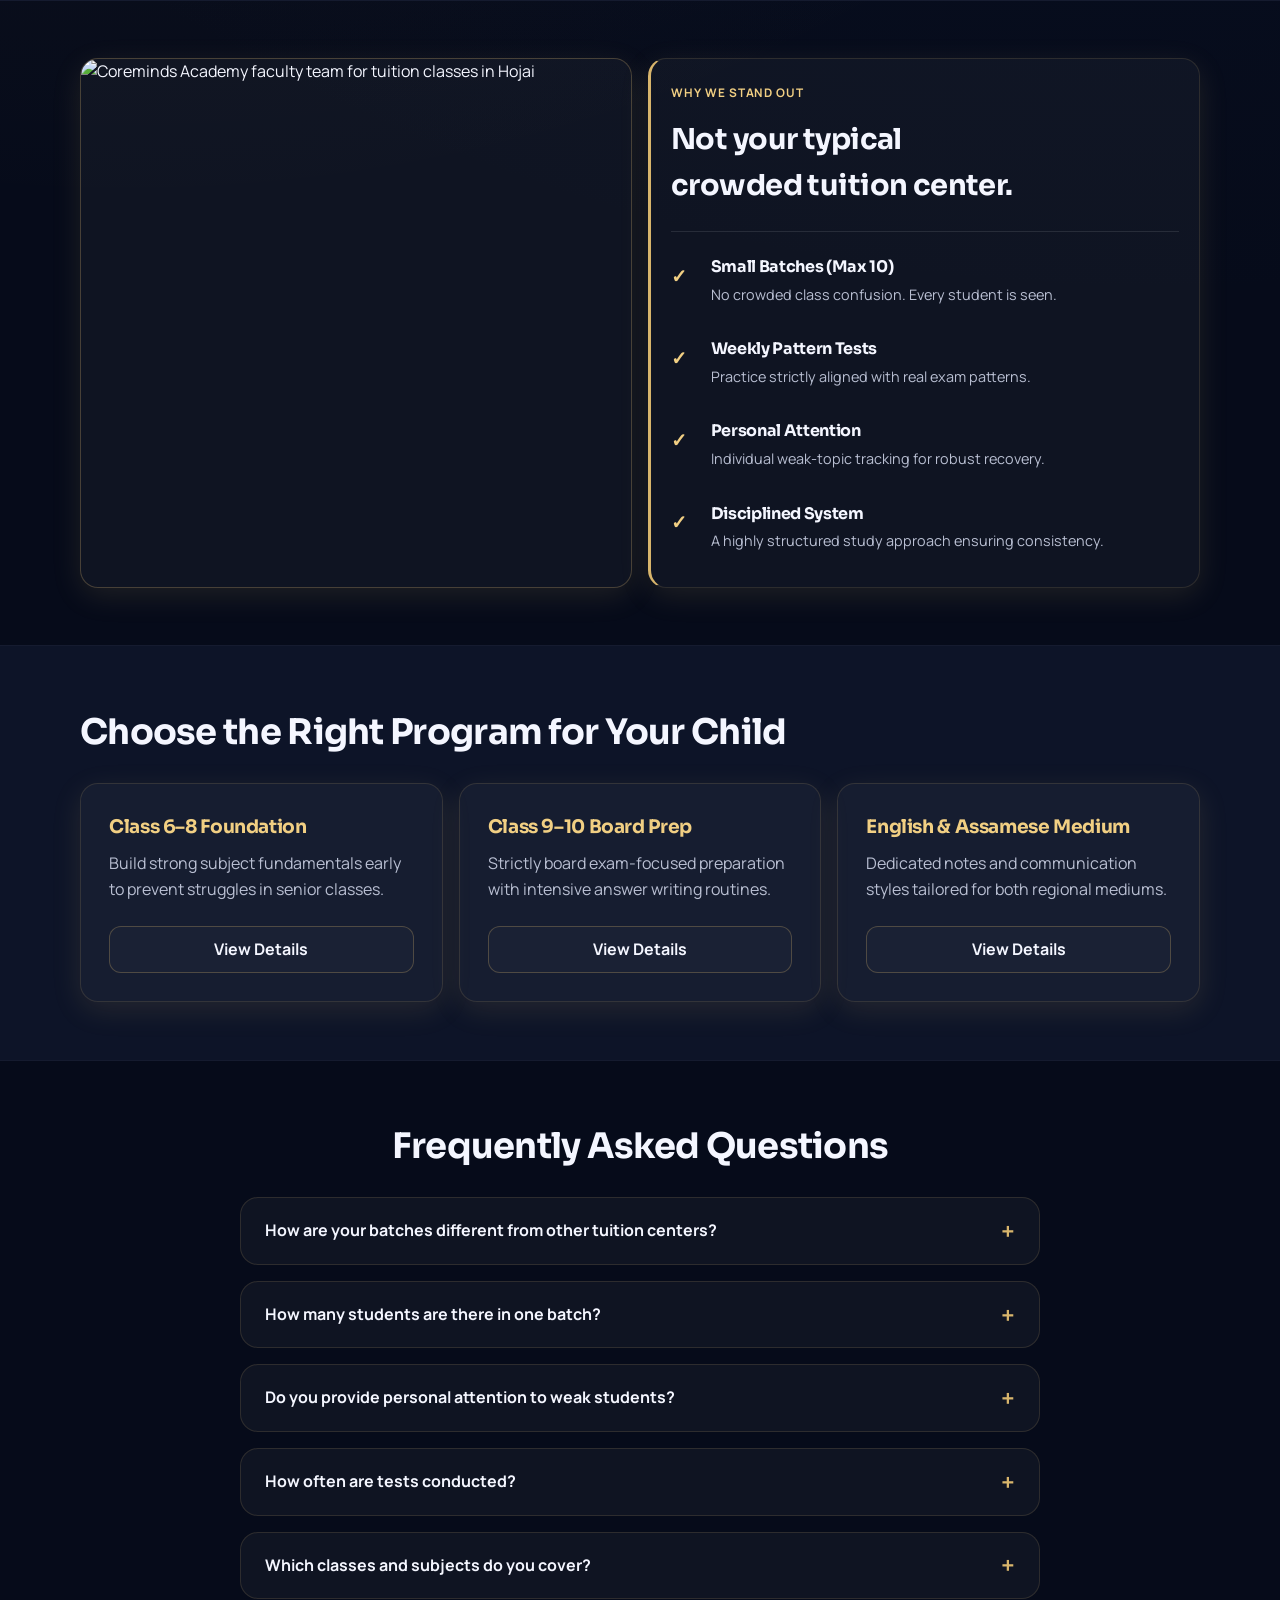
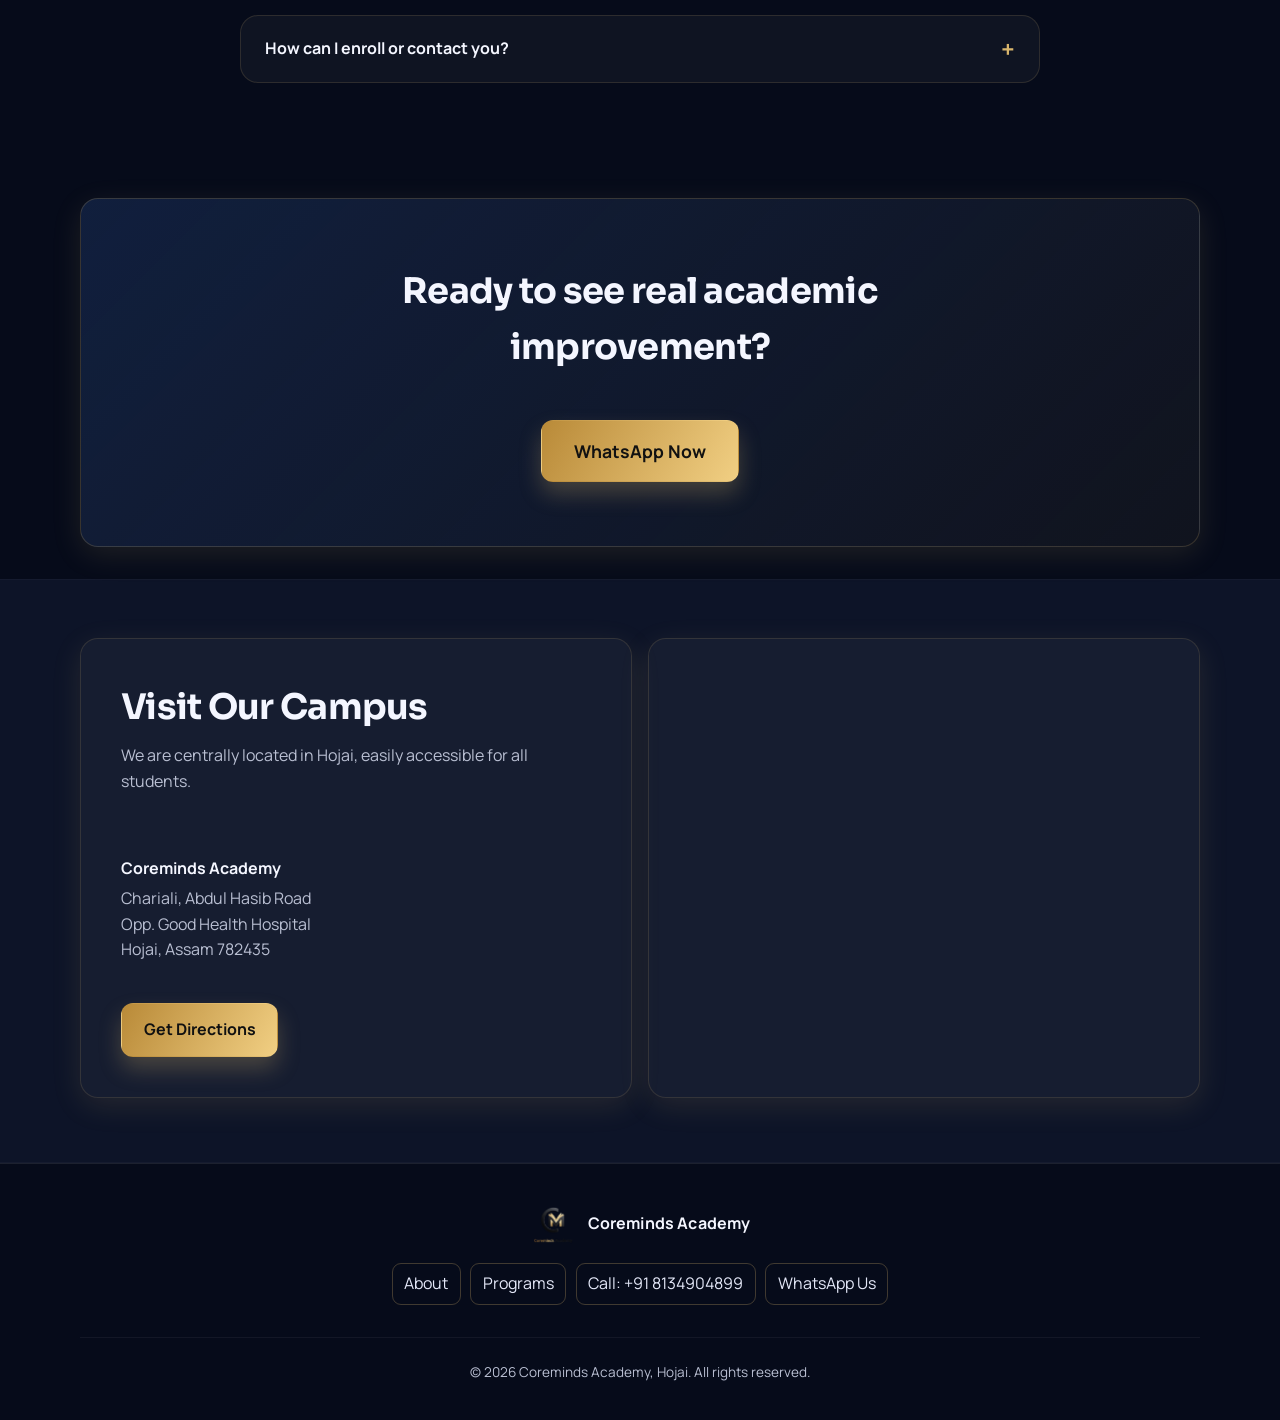
==== commit 892010c1: "Major Landing Redesign: Premium 4-Step UI, FAQ Accordion, Outcome-Driven Headers, and Conversion Flo" ====
--- a/index.html
+++ b/index.html
@@ -65,208 +65,223 @@
     </header>
 
     <main>
+      <!-- 1. HERO SECTION -->
       <section class="hero">
         <div class="container hero-grid">
           <div class="hero-content">
             <span class="eyebrow">Admissions Open 2026</span>
-            <h1>Tuition Classes in Hojai by Coreminds Academy</h1>
+            <h1>From Struggling Grades to Top Marks.</h1>
             <p class="muted">
-              Coreminds Academy offers premium tuition classes in Hojai for students from Classes 6 to 10, designed for
-              English and Assamese medium learners. We combine concept clarity, regular practice, and individual attention
-              so students perform confidently in school exams and competitive academic goals.
+              Premium tuition for Classes 6-10 with structured systems, strict small batches, and weekly performance tracking to guarantee measurable improvement.
             </p>
             <div class="hero-cta">
-              <a class="btn btn-primary" href="https://wa.me/918134904899">WhatsApp Admission</a>
-              <a class="btn btn-outline" href="services.html">Explore Programs</a>
-            </div>
-            <div class="hero-points">
-              <span class="pill">Classes 6-10</span>
-              <span class="pill">All Subjects</span>
-              <span class="pill">Small Batches</span>
-              <span class="pill">Weekly Mock Tests</span>
-            </div>
-          </div>
-          <div class="card hero-side">
-            <span class="eyebrow">Limited Seats</span>
-            <h3>Ready to transform your child's grades?</h3>
-            <p class="muted">
-              Join Coreminds Academy today. Small batches fill quickly and every student receives practical guidance, not
-              crowded-class confusion.
-            </p>
-            <ul>
-              <li>Structured weekly study goals</li>
-              <li>Exam-focused answer writing practice</li>
-              <li>Individual doubt tracking system</li>
-            </ul>
-            <div class="hero-cta">
-              <a class="btn btn-primary" href="https://wa.me/918134904899">WhatsApp Us Now</a>
-              <a class="btn btn-outline" href="tel:+918134904899">Call +91 81349 04899</a>
-            </div>
-          </div>
-        </div>
-      </section>
-
+              <a class="btn btn-primary" href="https://wa.me/918134904899">WhatsApp Now</a>
+            </div>
+          </div>
+        </div>
+      </section>
+
+      <!-- 2. HOW IT WORKS SECTION -->
+      <section class="section bg-alt" style="position: relative; overflow: hidden;">
+        <div class="container">
+          <div class="section-title" style="text-align: center; margin-bottom: 4.5rem;">
+            <h2 style="font-size: clamp(2.2rem, 5vw, 3.2rem); font-weight: 800; line-height: 1.1; margin-bottom: 1.2rem; letter-spacing: -0.02em;">How We <span class="text-gradient underline-glow">Unlock Top Marks</span> in 4 Steps</h2>
+            <p class="muted" style="max-width: 600px; margin: 0 auto; font-size: 1.15rem; line-height: 1.6;">Our systematic approach targets weak concepts immediately to guarantee consistent academic improvement.</p>
+          </div>
+          
+          <div class="process-wrapper">
+            <div class="process-line"></div>
+            <div class="grid-4 custom-steps">
+              <div class="card premium-step-card">
+                <span class="step-bg-num">01</span>
+                <div class="step-icon">
+                  <svg fill="none" stroke="currentColor" stroke-width="2" viewBox="0 0 24 24" width="30" height="30"><path d="M21 21l-6-6m2-5a7 7 0 11-14 0 7 7 0 0114 0z"></path></svg>
+                </div>
+                <h4 class="step-title">Assessment</h4>
+                <p class="step-desc muted">We scan for weak topics immediately.</p>
+              </div>
+              <div class="card premium-step-card">
+                <span class="step-bg-num">02</span>
+                <div class="step-icon">
+                  <svg fill="none" stroke="currentColor" stroke-width="2" viewBox="0 0 24 24" width="30" height="30"><path d="M9 19v-6a2 2 0 00-2-2H5a2 2 0 00-2 2v6a2 2 0 002 2h2a2 2 0 002-2zm0 0V9a2 2 0 012-2h2a2 2 0 012 2v10m-6 0a2 2 0 002 2h2a2 2 0 002-2m0 0V5a2 2 0 012-2h2a2 2 0 012 2v14a2 2 0 01-2 2h-2a2 2 0 01-2-2z"></path></svg>
+                </div>
+                <h4 class="step-title">Tracking</h4>
+                <p class="step-desc muted">Structured study plans with micro-goals.</p>
+              </div>
+              <div class="card premium-step-card">
+                <span class="step-bg-num">03</span>
+                <div class="step-icon">
+                  <svg fill="none" stroke="currentColor" stroke-width="2" viewBox="0 0 24 24" width="30" height="30"><path d="M17 8h2a2 2 0 012 2v6a2 2 0 01-2 2h-2v4l-4-4H9a1.994 1.994 0 01-1.414-.586m0 0L11 14h4a2 2 0 002-2V6a2 2 0 00-2-2H5a2 2 0 00-2 2v6a2 2 0 002 2h2v4l.586-.586z"></path></svg>
+                </div>
+                <h4 class="step-title">Doubt Solving</h4>
+                <p class="step-desc muted">1:1 guidance until the concept is clear.</p>
+              </div>
+              <div class="card premium-step-card">
+                <span class="step-bg-num">04</span>
+                <div class="step-icon">
+                  <svg fill="none" stroke="currentColor" stroke-width="2" viewBox="0 0 24 24" width="30" height="30"><path d="M13 10V3L4 14h7v7l9-11h-7z"></path></svg>
+                </div>
+                <h4 class="step-title">Progress</h4>
+                <p class="step-desc muted">Weekly mock tests mirroring real exams.</p>
+              </div>
+            </div>
+          </div>
+        </div>
+      </section>
+
+      <!-- 3. DIFFERENTIATION SECTION -->
       <section class="section">
+        <div class="container grid-2">
+          <div class="card faculty-banner">
+            <img src="images/faculty_team.jpg" alt="Coreminds Academy faculty team for tuition classes in Hojai" />
+          </div>
+          <div class="faculty-intro card">
+            <span class="eyebrow">Why We Stand Out</span>
+            <h2 style="font-size: 1.8rem; margin-bottom: 1.2rem;">Not your typical crowded tuition center.</h2>
+            <hr class="divider" />
+            <div class="numbered-list" style="margin-top: 1rem;">
+              <div class="numbered-item">
+                <span class="no" style="font-size: 1.2rem; margin-right: 0.5rem;">✓</span>
+                <div>
+                  <h3 style="font-size: 1rem; margin-bottom: 0.2rem;">Small Batches (Max 10)</h3>
+                  <p class="muted" style="font-size: 0.9rem;">No crowded class confusion. Every student is seen.</p>
+                </div>
+              </div>
+              <div class="numbered-item">
+                <span class="no" style="font-size: 1.2rem; margin-right: 0.5rem;">✓</span>
+                <div>
+                  <h3 style="font-size: 1rem; margin-bottom: 0.2rem;">Weekly Pattern Tests</h3>
+                  <p class="muted" style="font-size: 0.9rem;">Practice strictly aligned with real exam patterns.</p>
+                </div>
+              </div>
+              <div class="numbered-item">
+                <span class="no" style="font-size: 1.2rem; margin-right: 0.5rem;">✓</span>
+                <div>
+                  <h3 style="font-size: 1rem; margin-bottom: 0.2rem;">Personal Attention</h3>
+                  <p class="muted" style="font-size: 0.9rem;">Individual weak-topic tracking for robust recovery.</p>
+                </div>
+              </div>
+              <div class="numbered-item">
+                <span class="no" style="font-size: 1.2rem; margin-right: 0.5rem;">✓</span>
+                <div>
+                  <h3 style="font-size: 1rem; margin-bottom: 0.2rem;">Disciplined System</h3>
+                  <p class="muted" style="font-size: 0.9rem;">A highly structured study approach ensuring consistency.</p>
+                </div>
+              </div>
+            </div>
+          </div>
+        </div>
+      </section>
+
+      <!-- 4. PROGRAMS SECTION -->
+      <section class="section bg-alt">
         <div class="container">
           <div class="section-title">
-            <h2>Why Choose Coreminds Academy?</h2>
-            <p class="muted">
-              Parents trust us because we focus on real improvement, disciplined study systems, and a safe, motivating
-              learning environment.
-            </p>
+            <h2>Choose the Right Program for Your Child</h2>
           </div>
           <div class="grid-3">
-            <article class="card feature">
-              <div class="feature-icon"><svg fill="none" stroke="currentColor" stroke-width="2" viewBox="0 0 24 24" width="32" height="32" stroke-linecap="round" stroke-linejoin="round"><path d="M12 14l9-5-9-5-9 5 9 5z"></path><path d="M12 14l6.16-3.422a12.083 12.083 0 01.665 6.479A11.952 11.952 0 0012 20.055a11.952 11.952 0 00-6.824-2.998 12.078 12.078 0 01.665-6.479L12 14z"></path></svg></div>
-              <h3>Experienced Faculty Team</h3>
-              <p class="muted">Subject-specific teachers with strong academic backgrounds guide each student with care.</p>
-            </article>
-            <article class="card feature">
-              <div class="feature-icon"><svg fill="none" stroke="currentColor" stroke-width="2" viewBox="0 0 24 24" width="32" height="32" stroke-linecap="round" stroke-linejoin="round"><path d="M12 6.253v13m0-13C10.832 5.477 9.246 5 7.5 5S4.168 5.477 3 6.253v13C4.168 18.477 5.754 18 7.5 18s3.332.477 4.5 1.253m0-13C13.168 5.477 14.754 5 16.5 5c1.747 0 3.332.477 4.5 1.253v13C19.832 18.477 18.247 18 16.5 18c-1.746 0-3.332.477-4.5 1.253"></path></svg></div>
-              <h3>Balanced Learning Approach</h3>
-              <p class="muted">Concept explanation, revision plans, and exam-writing techniques are built into classes.</p>
-            </article>
-            <article class="card feature">
-              <div class="feature-icon"><svg fill="none" stroke="currentColor" stroke-width="2" viewBox="0 0 24 24" width="32" height="32" stroke-linecap="round" stroke-linejoin="round"><path d="M17 20h5v-2a3 3 0 00-5.356-1.857M17 20H7m10 0v-2c0-.656-.126-1.283-.356-1.857M7 20H2v-2a3 3 0 015.356-1.857M7 20v-2c0-.656.126-1.283.356-1.857m0 0a5.002 5.002 0 019.288 0M15 7a3 3 0 11-6 0 3 3 0 016 0zm6 3a2 2 0 11-4 0 2 2 0 014 0zM7 10a2 2 0 11-4 0 2 2 0 014 0z"></path></svg></div>
-              <h3>Parent Transparency</h3>
-              <p class="muted">Regular progress updates and mock-test results help families track real outcomes.</p>
-            </article>
-          </div>
-        </div>
-      </section>
-
+            <div class="card program-card" style="display: flex; flex-direction: column;">
+              <div>
+                <h3>Class 6–8 Foundation</h3>
+                <p class="muted" style="margin-bottom: 1.5rem;">Build strong subject fundamentals early to prevent struggles in senior classes.</p>
+              </div>
+              <a href="class-6-8-tuition-hojai.html" class="btn btn-outline" style="margin-top: auto; align-self: flex-start; padding: 0.6rem 1.2rem; width: 100%;">View Details</a>
+            </div>
+            <div class="card program-card" style="display: flex; flex-direction: column;">
+              <div>
+                <h3>Class 9–10 Board Prep</h3>
+                <p class="muted" style="margin-bottom: 1.5rem;">Strictly board exam-focused preparation with intensive answer writing routines.</p>
+              </div>
+              <a href="class-9-10-tuition-hojai.html" class="btn btn-outline" style="margin-top: auto; align-self: flex-start; padding: 0.6rem 1.2rem; width: 100%;">View Details</a>
+            </div>
+            <div class="card program-card" style="display: flex; flex-direction: column;">
+              <div>
+                <h3>English & Assamese Medium</h3>
+                <p class="muted" style="margin-bottom: 1.5rem;">Dedicated notes and communication styles tailored for both regional mediums.</p>
+              </div>
+              <a href="english-assamese-medium-coaching-hojai.html" class="btn btn-outline" style="margin-top: auto; align-self: flex-start; padding: 0.6rem 1.2rem; width: 100%;">View Details</a>
+            </div>
+          </div>
+        </div>
+      </section>
+
+      <!-- 5. FAQ SECTION -->
       <section class="section">
-        <div class="container">
-          <div class="stats">
-            <div class="card stat">
-              <svg style="margin: 0 auto 0.5rem; color: var(--gold);" fill="none" stroke="currentColor" stroke-width="2" viewBox="0 0 24 24" width="32" height="32"><path d="M12 14l9-5-9-5-9 5 9 5zm0 0l6.16-3.422a12.083 12.083 0 01.665 6.479A11.952 11.952 0 0012 20.055a11.952 11.952 0 00-6.824-2.998 12.078 12.078 0 01.665-6.479L12 14zm-4 6v-7.5l4-2.222"></path></svg>
-              <strong>6-10</strong><span>Class Coverage</span>
-            </div>
-            <div class="card stat">
-              <svg style="margin: 0 auto 0.5rem; color: var(--gold);" fill="none" stroke="currentColor" stroke-width="2" viewBox="0 0 24 24" width="32" height="32"><path d="M3 5h12M9 3v2m1.048 9.5A18.022 18.022 0 016.412 9m6.088 9h7M11 21l5-10 5 10M12.751 5C11.783 10.77 8.07 15.61 3 18.129"></path></svg>
-              <strong>2</strong><span>Teaching Mediums</span>
-            </div>
-            <div class="card stat">
-              <svg style="margin: 0 auto 0.5rem; color: var(--gold);" fill="none" stroke="currentColor" stroke-width="2" viewBox="0 0 24 24" width="32" height="32"><path d="M12 6.253v13m0-13C10.832 5.477 9.246 5 7.5 5S4.168 5.477 3 6.253v13C4.168 18.477 5.754 18 7.5 18s3.332.477 4.5 1.253m0-13C13.168 5.477 14.754 5 16.5 5c1.747 0 3.332.477 4.5 1.253v13C19.832 18.477 18.247 18 16.5 18c-1.746 0-3.332.477-4.5 1.253"></path></svg>
-              <strong>All</strong><span>Core Subjects</span>
-            </div>
-            <div class="card stat">
-               <svg style="margin: 0 auto 0.5rem; color: var(--gold);" fill="none" stroke="currentColor" stroke-width="2" viewBox="0 0 24 24" width="32" height="32"><path d="M17 8h2a2 2 0 012 2v6a2 2 0 01-2 2h-2v4l-4-4H9a1.994 1.994 0 01-1.414-.586m0 0L11 14h4a2 2 0 002-2V6a2 2 0 00-2-2H5a2 2 0 00-2 2v6a2 2 0 002 2h2v4l.586-.586z"></path></svg>
-              <strong>1:1</strong><span>Doubt Guidance</span>
-            </div>
-          </div>
-        </div>
-      </section>
-
-      <section class="section">
-        <div class="container grid-2">
-          <div class="faculty-intro card">
-            <span class="eyebrow">The Faculty</span>
-            <h2>Teaching the way we <span class="accent">wish we were taught.</span></h2>
-            <p class="muted">
-              Our teachers studied the same books and faced the same exams. That real experience helps us guide students with
-              clarity, confidence, and practical strategy.
-            </p>
-            <hr class="divider" />
-            <div class="numbered-list">
-              <article class="numbered-item">
-                <span class="no">01</span>
-                <div>
-                  <h3>Concept-Based Learning</h3>
-                  <p class="muted">No rote memorisation. We build foundations that work even in unseen questions.</p>
-                </div>
-              </article>
-              <article class="numbered-item">
-                <span class="no">02</span>
-                <div>
-                  <h3>Weekly Tests & Feedback</h3>
-                  <p class="muted">Students and parents know exactly where progress is happening every week.</p>
-                </div>
-              </article>
-              <article class="numbered-item">
-                <span class="no">03</span>
-                <div>
-                  <h3>Small Batches Only</h3>
-                  <p class="muted">Direct faculty attention so every child is seen, supported, and corrected quickly.</p>
-                </div>
-              </article>
-            </div>
-          </div>
-          <div class="card faculty-banner">
-            <img src="images/faculty_team.jpg" alt="Coreminds Academy faculty team for tuition classes in Hojai" />
-          </div>
-        </div>
-      </section>
-
-      <section class="section">
-        <div class="container grid-3">
-          <article class="card feature">
-            <div class="feature-icon"><svg fill="none" stroke="currentColor" stroke-width="2" viewBox="0 0 24 24" width="32" height="32" stroke-linecap="round" stroke-linejoin="round"><path d="M18 9v3m0 0v3m0-3h3m-3 0h-3m-2-5a4 4 0 11-8 0 4 4 0 018 0zM3 20a6 6 0 0112 0v1H3v-1z"></path></svg></div>
-            <h3>Admission Process</h3>
-            <p class="muted">Call or WhatsApp us, choose class and medium, then attend orientation to start confidently.</p>
-          </article>
-          <article class="card feature">
-            <div class="feature-icon"><svg fill="none" stroke="currentColor" stroke-width="2" viewBox="0 0 24 24" width="32" height="32" stroke-linecap="round" stroke-linejoin="round"><path d="M8 12h.01M12 12h.01M16 12h.01M21 12c0 4.418-4.03 8-9 8a9.863 9.863 0 01-4.255-.949L3 20l1.395-3.72C3.512 15.042 3 13.574 3 12c0-4.418 4.03-8 9-8s9 3.582 9 8z"></path></svg></div>
-            <h3>Parent Communication</h3>
-            <p class="muted">Regular performance communication keeps parents involved in decisions and study direction.</p>
-          </article>
-          <article class="card feature">
-            <div class="feature-icon"><svg fill="none" stroke="currentColor" stroke-width="2" viewBox="0 0 24 24" width="32" height="32" stroke-linecap="round" stroke-linejoin="round"><path d="M13 7h8m0 0v8m0-8l-8 8-4-4-6 6"></path></svg></div>
-            <h3>Result-Driven Routine</h3>
-            <p class="muted">Micro-goals, tests, corrections, and revision cycles are repeated until outcomes improve.</p>
-          </article>
-        </div>
-      </section>
-
-      <section class="section">
-        <div class="container card cta-strip">
-          <div>
-            <h3>Visit Coreminds Academy, Hojai</h3>
-            <p class="muted">Chariali, Abdul Hasib Road, Opp. Good Health Hospital, Hojai, Assam</p>
-          </div>
-          <a class="btn btn-primary" href="contact.html">Get Admission Guidance</a>
-        </div>
-      </section>
-
-      <section class="section">
-        <div class="container">
-          <h2>Explore More Programs</h2>
-          <div class="seo-links">
-            <a href="services.html">Tuition Programs for Classes 6 to 10</a>
-            <a href="class-6-8-tuition-hojai.html">Class 6 to 8 Tuition in Hojai</a>
-            <a href="class-9-10-tuition-hojai.html">Class 9 and 10 Tuition in Hojai</a>
-            <a href="english-assamese-medium-coaching-hojai.html">English & Assamese Medium Coaching</a>
-            <a href="contact.html">Contact Coreminds Academy</a>
+        <div class="container" style="max-width: 800px;">
+          <div class="section-title" style="text-align: center;">
+            <h2>Frequently Asked Questions</h2>
+          </div>
+          <div class="faq-list">
+            <details class="faq-item">
+              <summary>How are your batches different from other tuition centers?</summary>
+              <p class="muted">We reject overcrowded halls. Our batches strictly max out at 10 students, ensuring true customized focus.</p>
+            </details>
+            <details class="faq-item">
+              <summary>How many students are there in one batch?</summary>
+              <p class="muted">There are a maximum of 10 students per batch to maintain a distraction-free, personalized environment.</p>
+            </details>
+            <details class="faq-item">
+              <summary>Do you provide personal attention to weak students?</summary>
+              <p class="muted">Yes, our continuous tracking system immediately flags weak concepts so faculty can correct them 1-on-1.</p>
+            </details>
+            <details class="faq-item">
+              <summary>How often are tests conducted?</summary>
+              <p class="muted">Every single week. Tests rigorously match school and board patterns so students stop fearing exams.</p>
+            </details>
+            <details class="faq-item">
+              <summary>Which classes and subjects do you cover?</summary>
+              <p class="muted">We cover all core subjects for Classes 6 to 10 across both English and Assamese mediums.</p>
+            </details>
+            <details class="faq-item">
+              <summary>How can I enroll or contact you?</summary>
+              <p class="muted">Just tap the WhatsApp button anywhere on this page to securely start a chat.</p>
+            </details>
+          </div>
+        </div>
+      </section>
+
+      <!-- 6. CTA SECTION -->
+      <section class="section" style="padding-bottom: 2rem;">
+        <div class="container card cta-strip" style="text-align: center; justify-content: center; flex-direction: column; padding: 4rem 2rem; background: linear-gradient(135deg, rgba(34, 62, 115, 0.4), rgba(216, 181, 108, 0.05)); border: 1px solid rgba(216, 181, 108, 0.2);">
+          <h2 style="margin-bottom: 1.8rem; max-width: 600px;">Ready to see real academic improvement?</h2>
+          <a class="btn btn-primary" href="https://wa.me/918134904899" style="font-size: 1.1rem; padding: 1rem 2rem;">WhatsApp Now</a>
+        </div>
+      </section>
+
+      <!-- 7. LOCATION SECTION -->
+      <section class="section bg-alt" style="padding-bottom: 4rem;">
+        <div class="container grid-2 location-grid">
+          <div class="card location-info">
+            <h2 style="margin-bottom: 0.5rem;">Visit Our Campus</h2>
+            <p class="muted">We are centrally located in Hojai, easily accessible for all students.</p>
+            <div style="margin: 1.5rem 0;">
+              <h4 style="margin-bottom:0.3rem;">Coreminds Academy</h4>
+              <p class="muted">Chariali, Abdul Hasib Road<br/>Opp. Good Health Hospital<br/>Hojai, Assam 782435</p>
+            </div>
+            <a class="btn btn-primary" style="align-self: flex-start;" href="https://maps.google.com/?q=2V42%2B9M%20Hojai%2C%20Assam" target="_blank" rel="noopener">Get Directions</a>
+          </div>
+          <div class="card p-0 footer-map" style="padding:0; overflow:hidden; min-height: 300px;">
+            <iframe loading="lazy" referrerpolicy="no-referrer-when-downgrade" src="https://www.google.com/maps?q=2V42%2B9M%20Hojai%2C%20Assam&output=embed" title="Coreminds Location" style="width:100%; height:100%; border:0;"></iframe>
           </div>
         </div>
       </section>
     </main>
 
     <footer class="site-footer">
-      <div class="container footer-grid">
-        <div>
-          <a class="brand" href="index.html">
-            <img src="images/logo with transparent background.png" alt="Coreminds Academy icon" />
-            <span class="brand-text"><strong>Coreminds Academy</strong><span>Hojai, Assam</span></span>
-          </a>
-          <p class="muted">Premium tuition classes for school success and confident academic growth.</p>
-        </div>
-        <div class="footer-links">
-          <a href="about.html">About Us</a>
+      <div class="container" style="display: flex; flex-direction: column; align-items: center; gap: 1rem;">
+        <div class="brand">
+          <img src="images/logo with transparent background.png" alt="Coreminds Academy icon" />
+          <span class="brand-text"><strong>Coreminds Academy</strong></span>
+        </div>
+        <div class="seo-links" style="justify-content: center;">
+          <a href="about.html">About</a>
           <a href="services.html">Programs</a>
-          <a href="contact.html">Contact</a>
-        </div>
-        <div class="footer-links">
-          <a href="tel:+918134904899">+91 8134904899</a>
-          <a href="https://wa.me/918134904899">WhatsApp</a>
-          <span class="muted">English & Assamese</span>
-        </div>
-        <div class="footer-map">
-          <iframe loading="lazy" referrerpolicy="no-referrer-when-downgrade" src="https://www.google.com/maps?q=2V42%2B9M%20Hojai%2C%20Assam&output=embed" title="Coreminds Academy map"></iframe>
+          <a href="tel:+918134904899">Call: +91 8134904899</a>
+          <a href="https://wa.me/918134904899">WhatsApp Us</a>
         </div>
       </div>
       <div class="container" style="text-align: center; margin-top: 2rem; border-top: 1px solid rgba(255,255,255,0.05); padding-top: 1.5rem;">
-        <p class="muted" style="margin: 0; font-size: 0.85rem;">&copy; 2026 Coreminds Academy Hojai. All rights reserved.</p>
+        <p class="muted" style="margin: 0; font-size: 0.85rem;">&copy; 2026 Coreminds Academy, Hojai. All rights reserved.</p>
       </div>
     </footer>
 
--- a/style.css
+++ b/style.css
@@ -302,6 +302,183 @@
   gap: 1rem;
 }
 
+.grid-4 {
+  display: grid;
+  grid-template-columns: repeat(4, minmax(0, 1fr));
+  gap: 1rem;
+}
+
+.bg-alt {
+  background: var(--bg-soft);
+  border-top: 1px solid rgba(255, 255, 255, 0.03);
+  border-bottom: 1px solid rgba(255, 255, 255, 0.03);
+}
+
+.faq-list {
+  display: grid;
+  gap: 1rem;
+}
+.faq-item {
+  background: var(--card);
+  border: 1px solid rgba(216, 181, 108, 0.15);
+  border-radius: var(--radius);
+  overflow: hidden;
+  transition: all 0.3s ease;
+}
+.faq-item summary {
+  padding: 1.25rem 1.5rem;
+  font-weight: 700;
+  cursor: pointer;
+  list-style: none;
+  display: flex;
+  justify-content: space-between;
+  align-items: center;
+  user-select: none;
+}
+.faq-item summary::-webkit-details-marker {
+  display: none;
+}
+.faq-item summary::after {
+  content: '+';
+  font-size: 1.5rem;
+  color: var(--gold);
+  line-height: 1;
+  transition: transform 0.3s ease;
+}
+.faq-item[open] summary::after {
+  content: '-';
+}
+.faq-item[open] {
+  border-color: rgba(216, 181, 108, 0.4);
+}
+.faq-item p {
+  padding: 0 1.5rem 1.5rem;
+  margin: 0;
+}
+
+.program-card {
+  display: block;
+  padding: 1.75rem;
+}
+.program-card h3 {
+  color: var(--gold-strong);
+  margin-bottom: 0.6rem;
+  transition: color 0.3s;
+}
+.program-card:hover h3 {
+  color: #fff;
+}
+
+.text-gradient {
+  background: linear-gradient(135deg, var(--gold-strong), var(--gold), #f9e2b1);
+  -webkit-background-clip: text;
+  -webkit-text-fill-color: transparent;
+  display: inline-block;
+  text-shadow: 0 4px 20px rgba(216, 181, 108, 0.4);
+}
+.underline-glow {
+  position: relative;
+}
+.underline-glow::after {
+  content: "";
+  position: absolute;
+  left: 10%;
+  bottom: -4px;
+  width: 80%;
+  height: 2px;
+  background: var(--gold);
+  box-shadow: 0 0 12px var(--gold-strong);
+  border-radius: 2px;
+  opacity: 0.5;
+}
+
+.process-wrapper {
+  position: relative;
+}
+.process-line {
+  position: absolute;
+  top: 50px;
+  left: 12.5%;
+  right: 12.5%;
+  height: 2px;
+  background: linear-gradient(90deg, transparent, rgba(216, 181, 108, 0.3), transparent);
+  z-index: 0;
+}
+
+.premium-step-card {
+  position: relative;
+  overflow: hidden;
+  text-align: center;
+  padding: 2.5rem 1.8rem;
+  background: linear-gradient(180deg, rgba(34, 62, 115, 0.15), rgba(6, 11, 26, 0.4));
+  backdrop-filter: blur(10px);
+  border: 1px solid rgba(216, 181, 108, 0.15);
+  border-radius: 20px;
+  z-index: 1;
+  transition: all 0.4s cubic-bezier(0.2, 0.8, 0.2, 1);
+}
+.premium-step-card:hover {
+  transform: translateY(-8px);
+  border-color: rgba(216, 181, 108, 0.6);
+  box-shadow: 0 15px 35px rgba(34, 62, 115, 0.4), 0 0 20px rgba(216, 181, 108, 0.15) inset;
+}
+
+.step-bg-num {
+  position: absolute;
+  top: -15px;
+  right: -10px;
+  font-size: 6rem;
+  font-weight: 800;
+  color: transparent;
+  -webkit-text-stroke: 1px rgba(216, 181, 108, 0.08);
+  line-height: 1;
+  user-select: none;
+  z-index: 0;
+  transition: all 0.4s ease;
+}
+.premium-step-card:hover .step-bg-num {
+  -webkit-text-stroke: 1px rgba(216, 181, 108, 0.2);
+  transform: scale(1.05);
+}
+
+.step-icon {
+  position: relative;
+  display: inline-flex;
+  align-items: center;
+  justify-content: center;
+  width: 64px;
+  height: 64px;
+  border-radius: 16px;
+  background: linear-gradient(135deg, rgba(216, 181, 108, 0.15), transparent);
+  border: 1px solid rgba(216, 181, 108, 0.2);
+  color: var(--gold-strong);
+  margin-bottom: 1.5rem;
+  z-index: 1;
+  box-shadow: 0 8px 20px rgba(0, 0, 0, 0.2);
+}
+
+.step-title {
+  position: relative;
+  font-size: 1.25rem;
+  font-weight: 700;
+  margin-bottom: 0.8rem;
+  z-index: 1;
+  color: #fff;
+}
+.step-desc {
+  position: relative;
+  font-size: 0.95rem;
+  line-height: 1.5;
+  z-index: 1;
+}
+
+.location-info {
+  padding: 2.5rem;
+  display: flex;
+  flex-direction: column;
+  justify-content: center;
+}
+
 .feature {
   padding: 1.15rem;
 }
@@ -508,9 +685,11 @@
 @media (max-width: 920px) {
   .hero-grid,
   .grid-3,
+  .grid-4,
   .grid-2,
   .stats,
-  .footer-grid {
+  .footer-grid,
+  .location-grid {
     grid-template-columns: 1fr;
   }
 
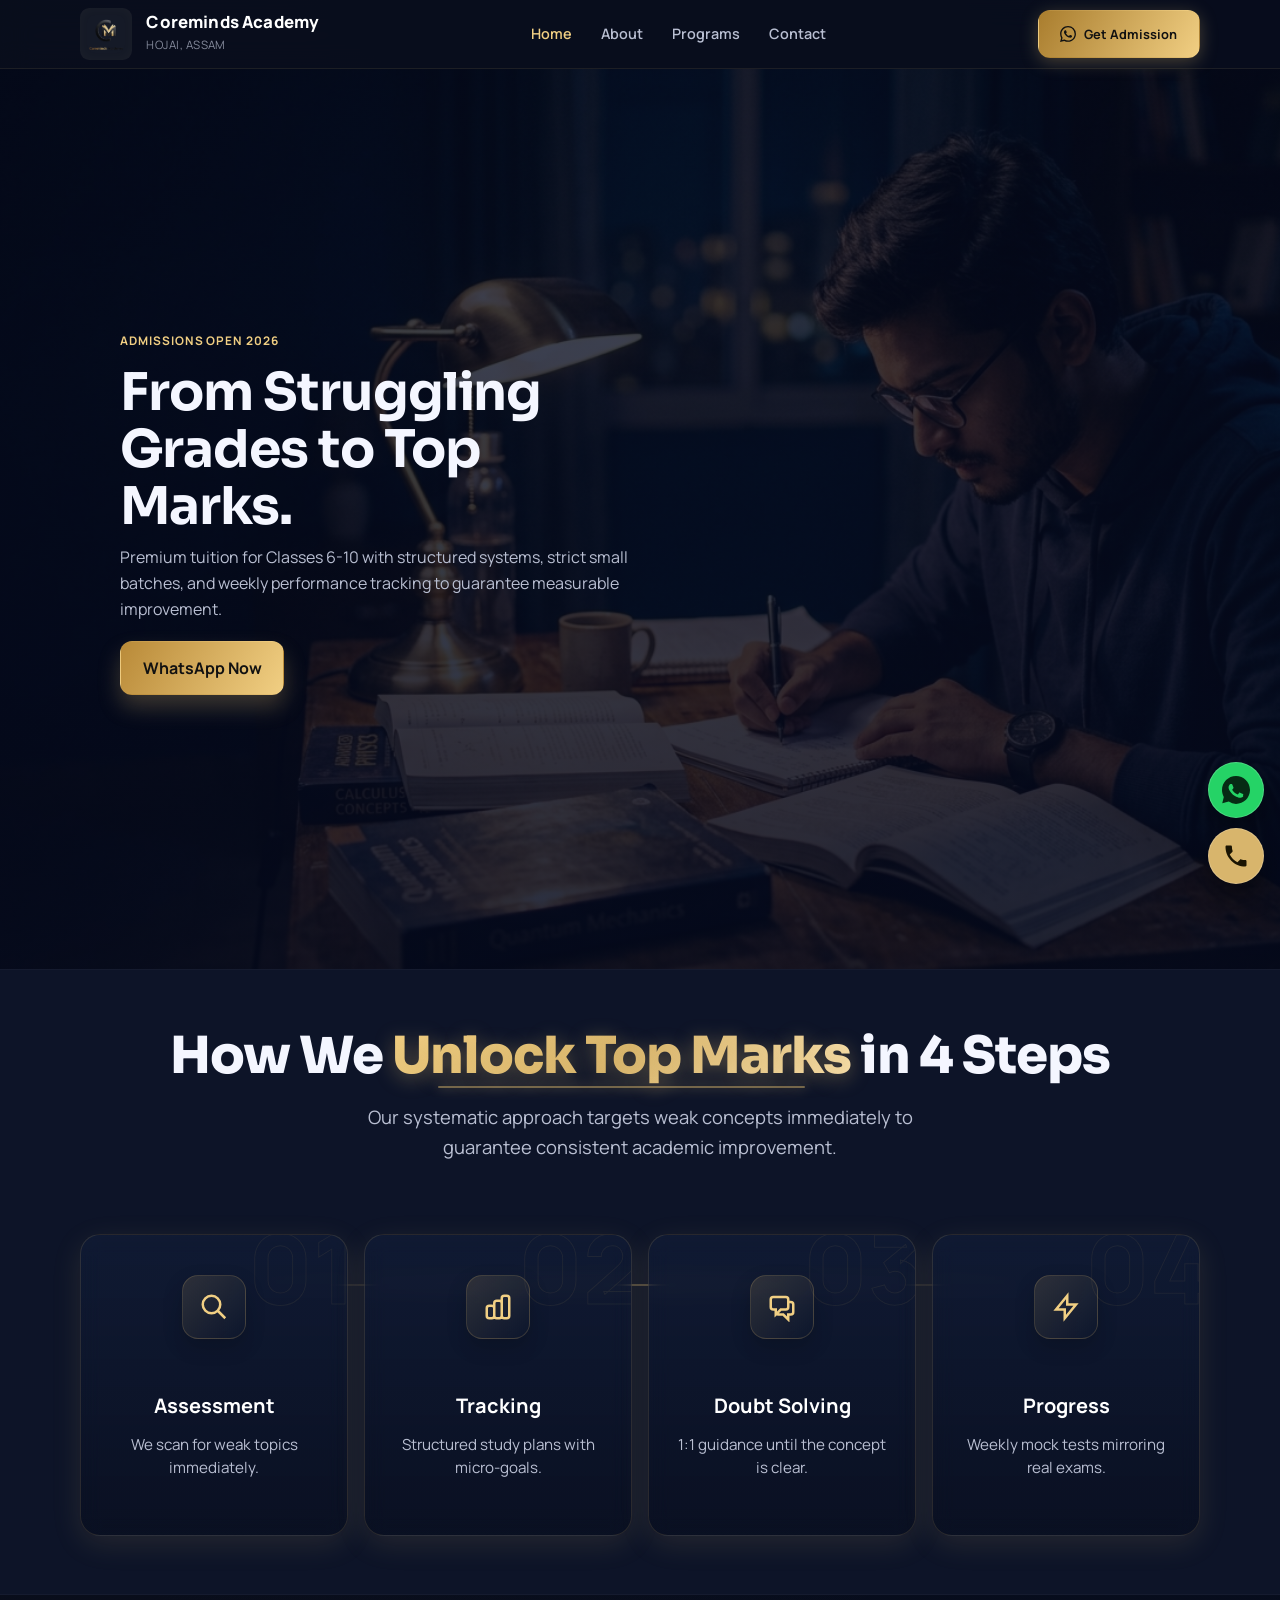
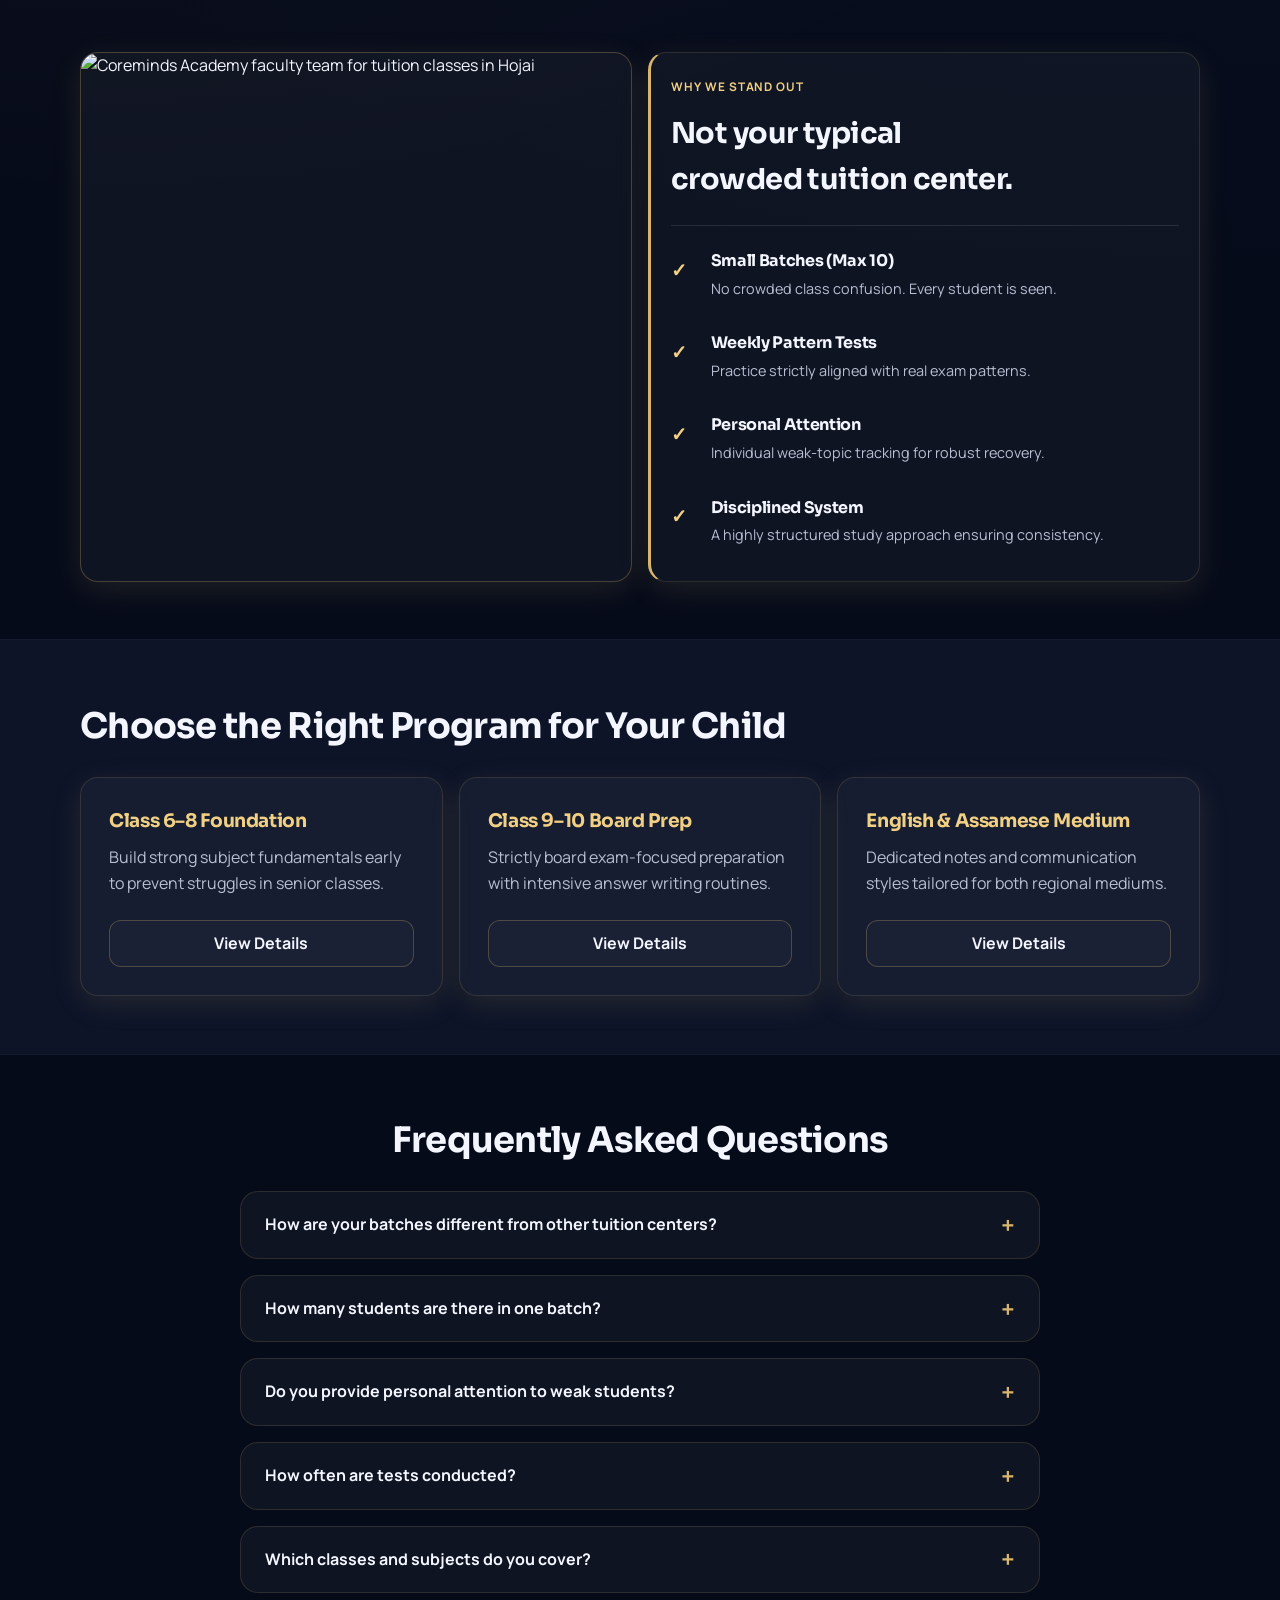
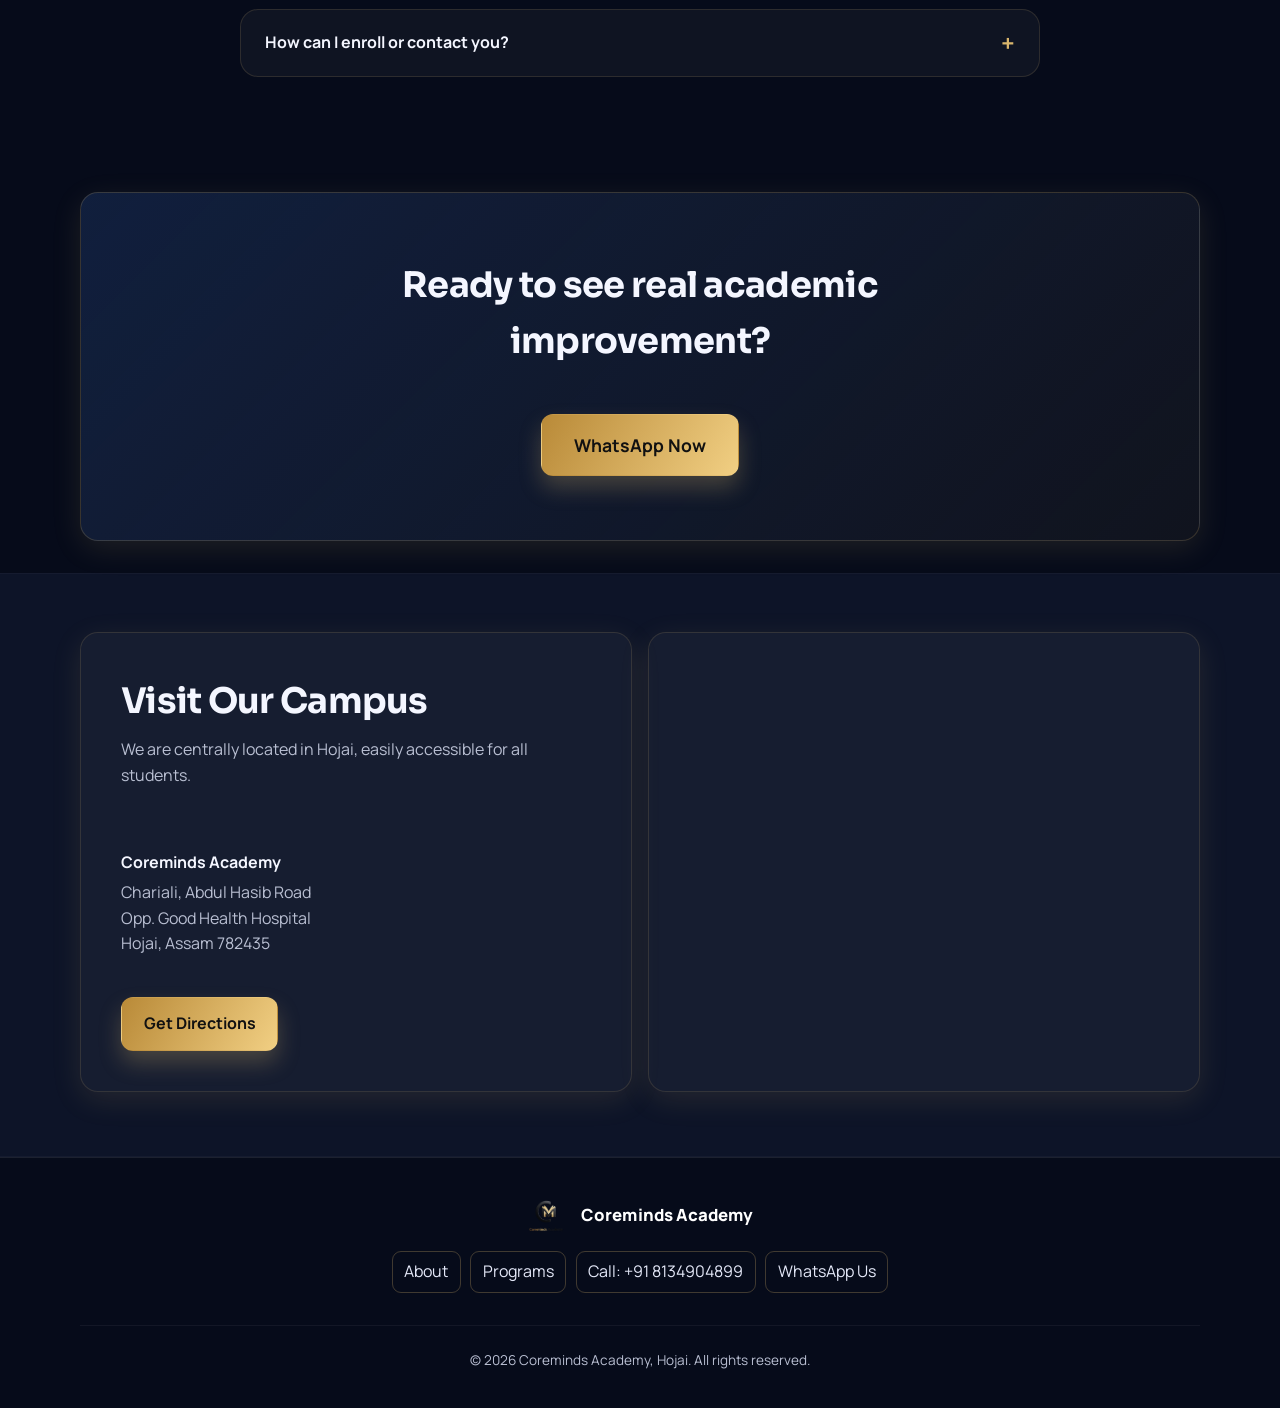
==== commit ba7891a2: "Premium Header & UI Overhaul: Glassmorphic sticky nav, Hamburger animation, Logo highlight, and Outc" ====
--- a/index.html
+++ b/index.html
@@ -44,23 +44,37 @@
     </script>
   </head>
   <body>
-    <header class="site-header">
+    <header class="site-header" id="site-header">
       <div class="container nav-wrap">
-        <a class="brand" href="index.html">
-          <img src="images/logo with transparent background.png" alt="Coreminds Academy logo" />
+        <!-- LOGO + BRAND -->
+        <a class="brand" href="index.html" aria-label="Coreminds Academy Home">
+          <div class="logo-box">
+            <img src="images/logo with transparent background.png" alt="Coreminds Academy logo" width="44" height="44" />
+          </div>
           <span class="brand-text">
             <strong>Coreminds Academy</strong>
             <span>Hojai, Assam</span>
           </span>
         </a>
-        <button class="menu-btn" aria-label="Open menu">Menu</button>
-        <nav class="main-nav">
-          <a class="active" href="index.html">Home</a>
+
+        <!-- DESKTOP NAV -->
+        <nav class="main-nav" aria-label="Main Navigation">
+          <a href="index.html" class="active">Home</a>
           <a href="about.html">About</a>
           <a href="services.html">Programs</a>
           <a href="contact.html">Contact</a>
-          <a class="btn btn-primary" href="tel:+918134904899">Call Now</a>
         </nav>
+
+        <!-- RIGHT ACTIONS -->
+        <div class="header-actions">
+          <a class="btn btn-header-cta" href="https://wa.me/918134904899" target="_blank" rel="noopener">
+            <svg width="16" height="16" fill="currentColor" viewBox="0 0 24 24" style="flex-shrink:0;"><path d="M17.472 14.382c-.297-.149-1.758-.867-2.03-.967-.273-.099-.471-.148-.67.15-.197.297-.767.966-.94 1.164-.173.199-.347.223-.644.075-.297-.15-1.255-.463-2.39-1.475-.883-.788-1.48-1.761-1.653-2.059-.173-.297-.018-.458.13-.606.134-.133.298-.347.446-.52.149-.174.198-.298.298-.497.099-.198.05-.371-.025-.52-.075-.149-.669-1.612-.916-2.207-.242-.579-.487-.5-.669-.51-.173-.008-.371-.01-.57-.01-.198 0-.52.074-.792.372-.272.297-1.04 1.016-1.04 2.479 0 1.462 1.065 2.875 1.213 3.074.149.198 2.096 3.2 5.077 4.487.709.306 1.262.489 1.694.625.712.227 1.36.195 1.871.118.571-.085 1.758-.719 2.006-1.413.248-.694.248-1.289.173-1.413-.074-.124-.272-.198-.57-.347m-5.421 7.403h-.004a9.87 9.87 0 01-5.031-1.378l-.361-.214-3.741.982.998-3.648-.235-.374a9.86 9.86 0 01-1.51-5.26c.001-5.45 4.436-9.884 9.888-9.884 2.64 0 5.122 1.03 6.988 2.898a9.825 9.825 0 012.893 6.994c-.003 5.45-4.437 9.884-9.885 9.884m8.413-18.297A11.815 11.815 0 0012.05 0C5.495 0 .16 5.335.157 11.892c0 2.096.547 4.142 1.588 5.945L.057 24l6.305-1.654a11.882 11.882 0 005.683 1.448h.005c6.554 0 11.89-5.335 11.893-11.893a11.821 11.821 0 00-3.48-8.413z"/></svg>
+            Get Admission
+          </a>
+          <button class="menu-btn" aria-label="Open menu" aria-expanded="false" id="menu-btn">
+            <span class="hamburger"></span>
+          </button>
+        </div>
       </div>
     </header>
 
--- a/style.css
+++ b/style.css
@@ -48,67 +48,170 @@
 .site-header {
   position: sticky;
   top: 0;
-  z-index: 30;
-  backdrop-filter: blur(10px);
-  background: rgba(6, 11, 26, 0.9);
-  border-bottom: 1px solid rgba(255, 255, 255, 0.07);
+  z-index: 100;
+  background: rgba(6, 11, 26, 0.85);
+  backdrop-filter: blur(14px);
+  -webkit-backdrop-filter: blur(14px);
+  border-bottom: 1px solid rgba(216, 181, 108, 0.1);
+  transition: background 0.3s ease, box-shadow 0.3s ease;
+}
+.site-header.scrolled {
+  background: rgba(6, 11, 26, 0.97);
+  box-shadow: 0 4px 30px rgba(0, 0, 0, 0.5);
+  border-bottom-color: rgba(216, 181, 108, 0.2);
 }
 
 .nav-wrap {
   display: flex;
   align-items: center;
   justify-content: space-between;
-  gap: 1rem;
-  min-height: 74px;
+  gap: 1.5rem;
+  min-height: 68px;
 }
 
 .brand {
   display: flex;
   align-items: center;
-  gap: 0.75rem;
+  gap: 0.9rem;
+  text-decoration: none;
+}
+
+.logo-box {
+  display: flex;
+  align-items: center;
+  justify-content: center;
+  background: rgba(255, 255, 255, 0.05);
+  padding: 6px;
+  border-radius: 9px;
+  box-shadow: inset 0 0 12px rgba(216, 181, 108, 0.04);
+  transition: background 0.3s ease;
+}
+
+.brand:hover .logo-box {
+  background: rgba(255, 255, 255, 0.08);
 }
 
 .brand img {
-  width: 46px;
-  height: 46px;
+  width: 40px;
+  height: 40px;
   object-fit: contain;
 }
 
 .brand-text strong {
   display: block;
-  line-height: 1.1;
-  font-size: 1rem;
+  line-height: 1.15;
+  font-size: 1.05rem;
+  font-weight: 800;
   letter-spacing: 0.01em;
+  color: #fff;
 }
 
 .brand-text span {
-  font-size: 0.76rem;
+  font-size: 0.72rem;
   color: var(--muted);
-}
-
-.menu-btn {
-  display: none;
-  background: transparent;
-  border: 1px solid var(--line);
-  color: var(--text);
-  padding: 0.4rem 0.65rem;
-  border-radius: 10px;
+  opacity: 0.7;
+  letter-spacing: 0.04em;
+  text-transform: uppercase;
 }
 
 .main-nav {
   display: flex;
   align-items: center;
-  gap: 1.15rem;
+  gap: 0.2rem;
 }
 
 .main-nav a {
   color: var(--muted);
   font-weight: 600;
-}
-
-.main-nav a:hover,
+  font-size: 0.9rem;
+  padding: 0.5rem 0.8rem;
+  border-radius: 8px;
+  transition: color 0.2s ease, background 0.2s ease;
+}
+
+.main-nav a:hover {
+  color: var(--gold-strong);
+  background: rgba(216, 181, 108, 0.06);
+}
 .main-nav a.active {
   color: var(--gold-strong);
+}
+
+.header-actions {
+  display: flex;
+  align-items: center;
+  gap: 0.75rem;
+}
+
+.btn-header-cta {
+  display: inline-flex;
+  align-items: center;
+  gap: 0.5rem;
+  padding: 0.42rem 1rem;
+  background: linear-gradient(120deg, #a97d2e, var(--gold-strong));
+  color: #111;
+  font-weight: 800;
+  font-size: 0.8rem;
+  border-radius: 50px;
+  border: none;
+  box-shadow: 0 4px 18px rgba(216, 181, 108, 0.3);
+  transition: transform 0.2s ease, box-shadow 0.2s ease;
+  white-space: nowrap;
+}
+.btn-header-cta:hover {
+  transform: translateY(-2px);
+  box-shadow: 0 8px 28px rgba(216, 181, 108, 0.45);
+}
+
+.menu-btn {
+  display: none;
+  background: rgba(255, 255, 255, 0.04);
+  border: 1px solid rgba(216, 181, 108, 0.2);
+  color: var(--text);
+  padding: 0.5rem;
+  border-radius: 10px;
+  cursor: pointer;
+  width: 40px;
+  height: 40px;
+  place-items: center;
+  transition: border-color 0.2s ease, background 0.2s ease;
+}
+.menu-btn:hover {
+  border-color: rgba(216, 181, 108, 0.5);
+  background: rgba(216, 181, 108, 0.07);
+}
+
+.hamburger,
+.hamburger::before,
+.hamburger::after {
+  display: block;
+  width: 20px;
+  height: 2px;
+  background: var(--gold-strong);
+  border-radius: 2px;
+  transition: transform 0.3s ease, opacity 0.3s ease;
+}
+.hamburger {
+  position: relative;
+  margin: auto;
+}
+.hamburger::before,
+.hamburger::after {
+  content: '';
+  position: absolute;
+  left: 0;
+}
+.hamburger::before { top: -6px; }
+.hamburger::after  { top: 6px; }
+
+.menu-btn[aria-expanded='true'] .hamburger {
+  background: transparent;
+}
+.menu-btn[aria-expanded='true'] .hamburger::before {
+  transform: translateY(6px) rotate(45deg);
+}
+.menu-btn[aria-expanded='true'] .hamburger::after {
+  transform: translateY(-6px) rotate(-45deg);
 }
 
 .btn {
@@ -706,24 +809,33 @@
   }
 
   .menu-btn {
-    display: inline-flex;
+    display: grid;
   }
 
   .main-nav {
     position: absolute;
-    top: 74px;
+    top: 68px;
     left: 0;
     right: 0;
     flex-direction: column;
     align-items: flex-start;
-    padding: 1rem 4%;
-    background: #070f23;
-    border-bottom: 1px solid rgba(255, 255, 255, 0.08);
+    padding: 1rem 1.2rem;
+    background: rgba(6, 11, 26, 0.98);
+    border-bottom: 1px solid rgba(216, 181, 108, 0.12);
+    backdrop-filter: blur(14px);
     display: none;
+    gap: 0.25rem;
   }
 
   .main-nav.show {
     display: flex;
+  }
+
+  .main-nav a {
+    width: 100%;
+    padding: 0.75rem 1rem;
+    font-size: 1rem;
+    border-radius: 10px;
   }
 
   .hero::after {
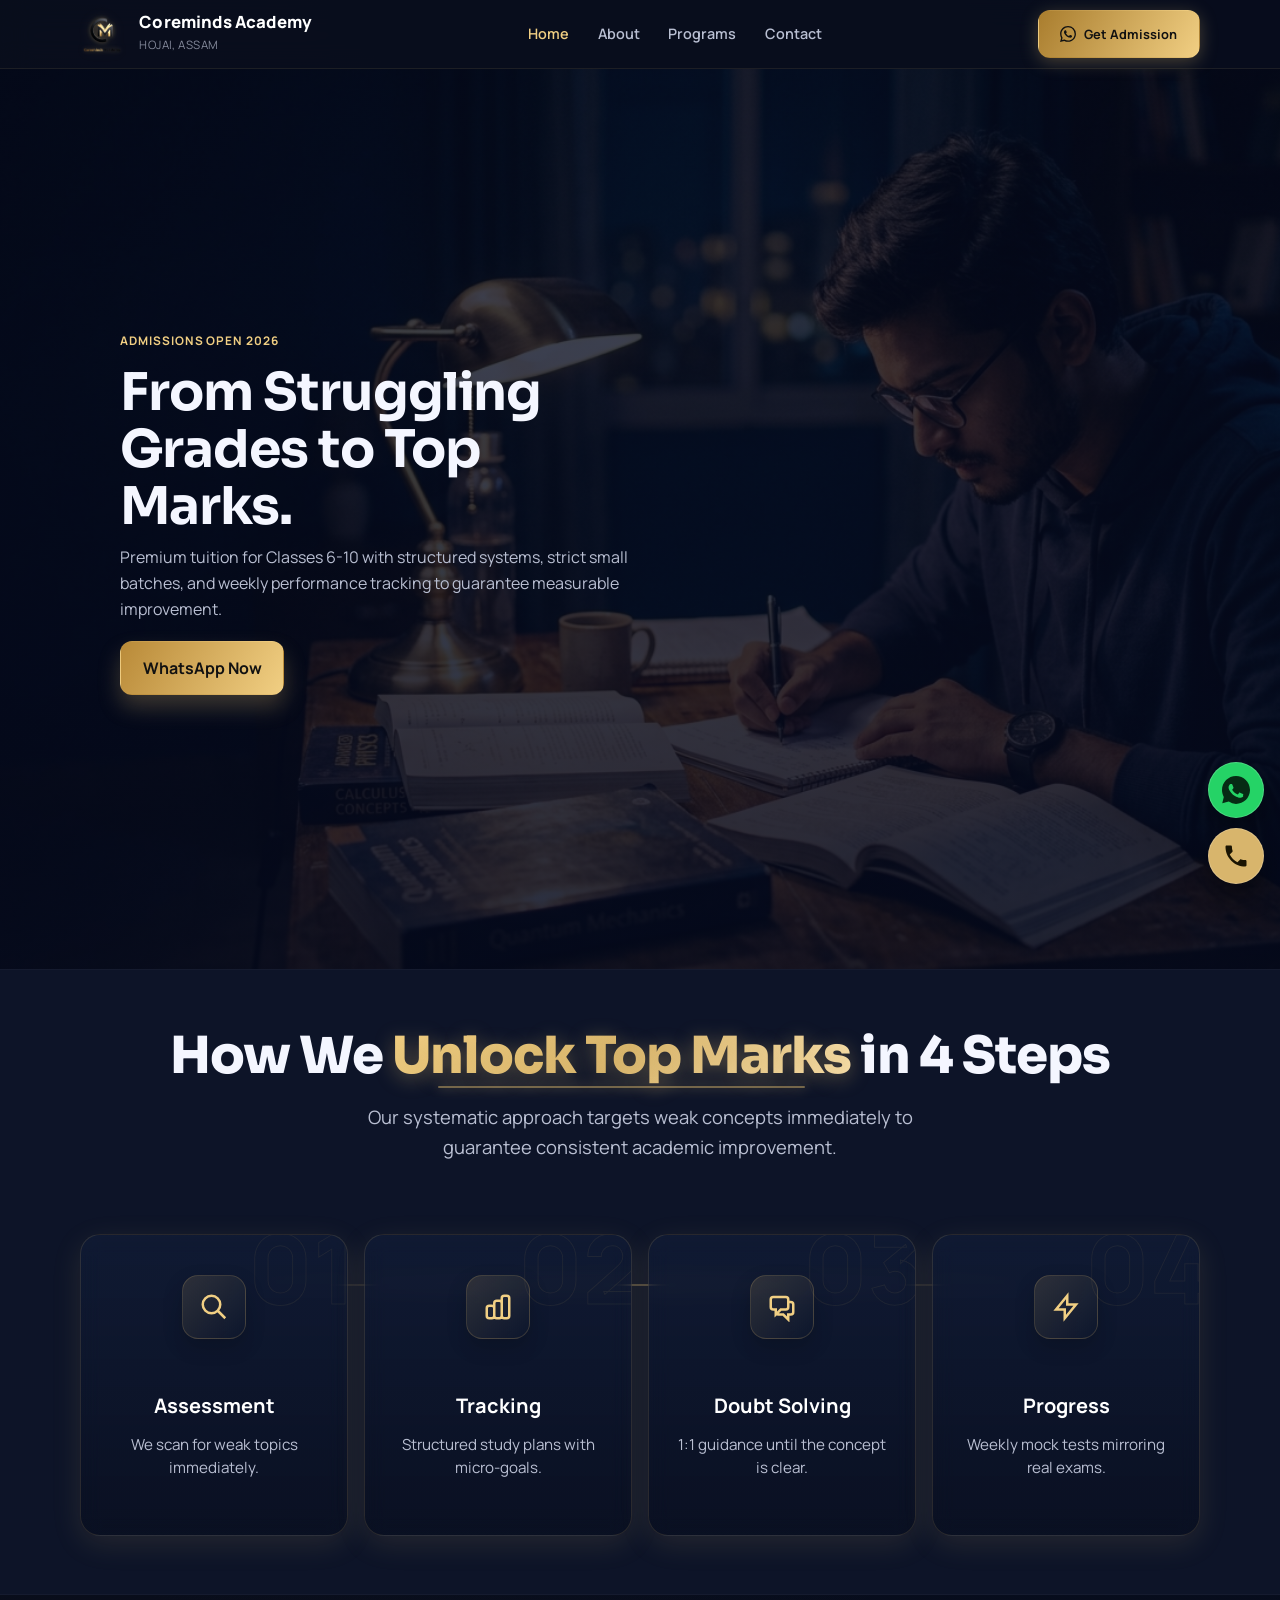
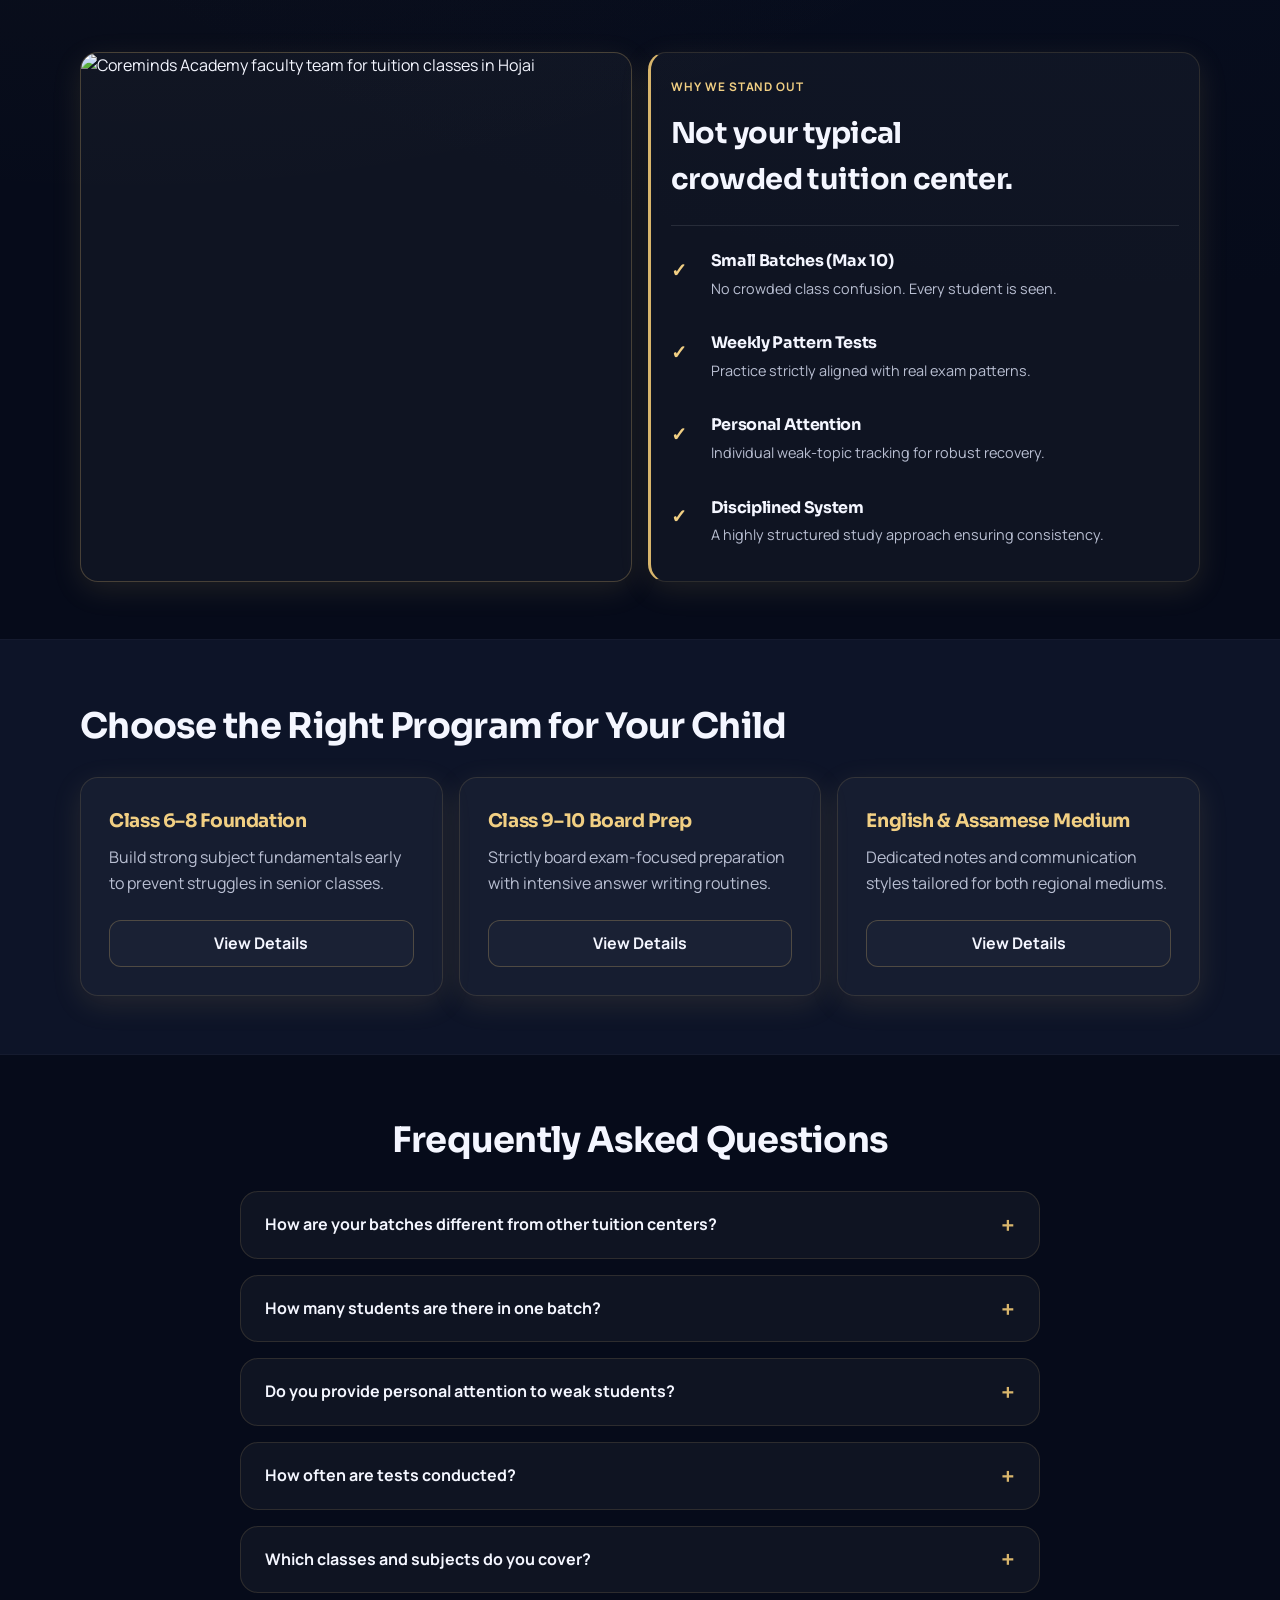
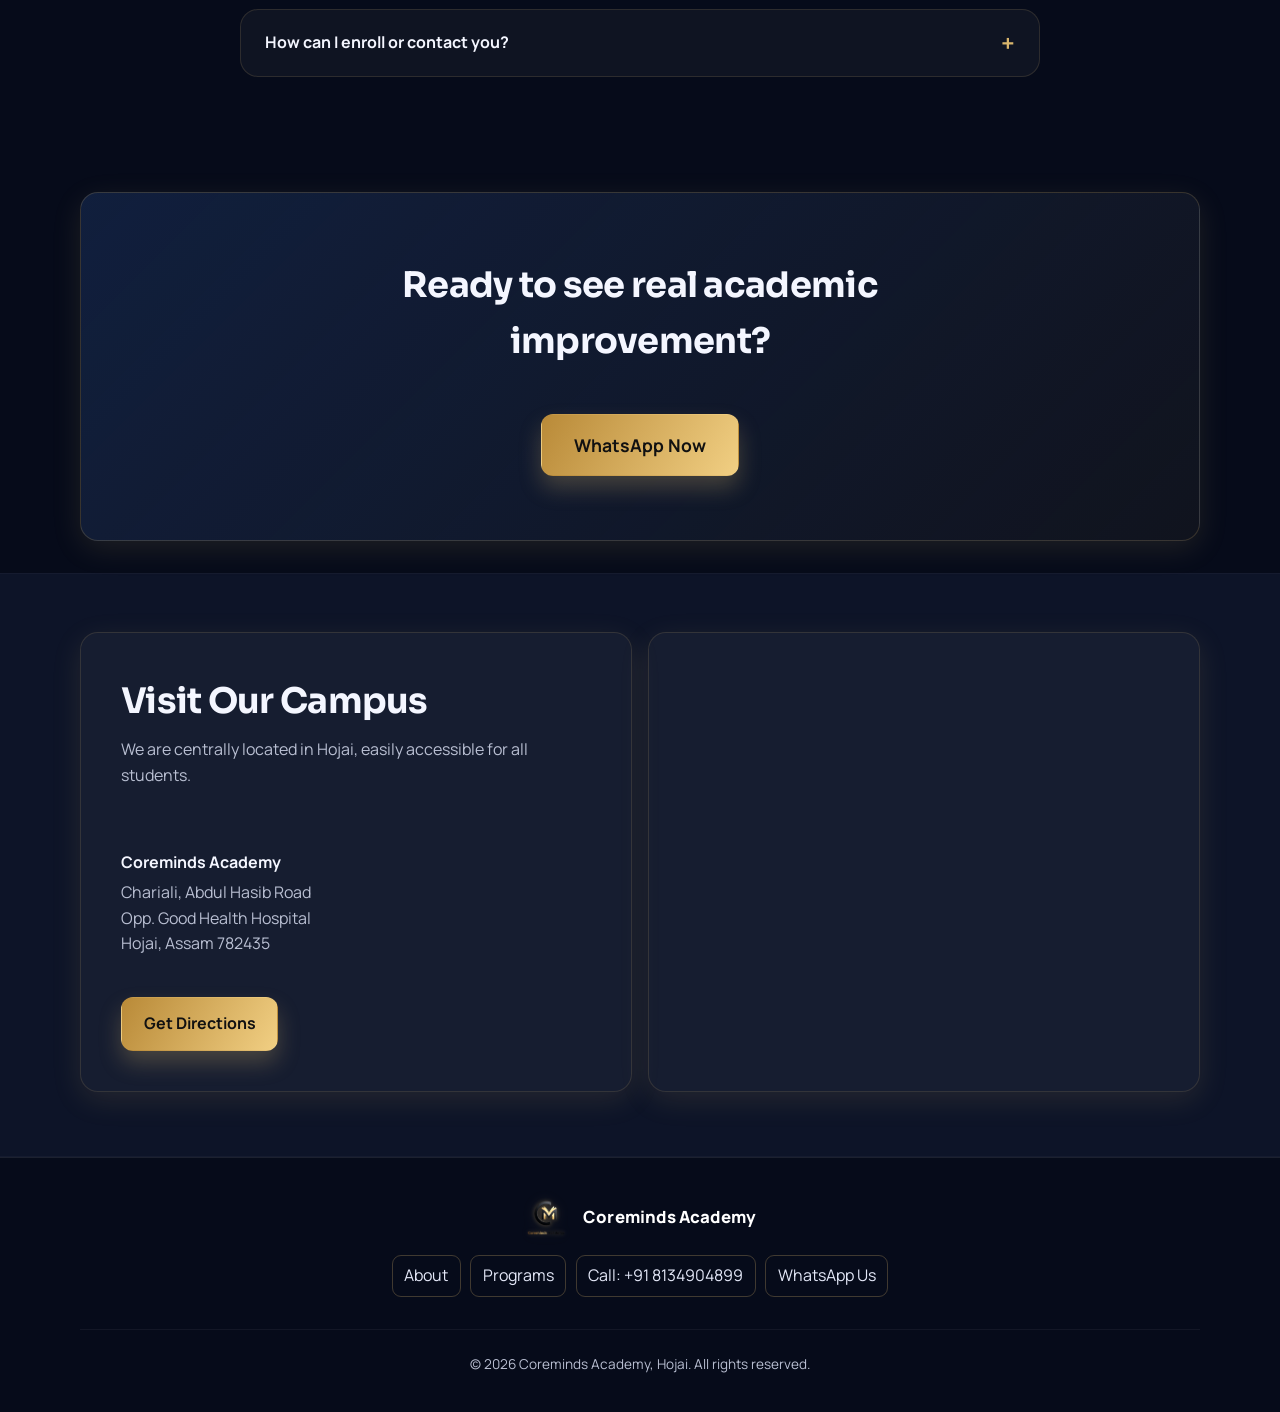
==== commit 7d136953: "Refinement: Balanced header logo visibility with layered glow and compact CTA" ====
--- a/index.html
+++ b/index.html
@@ -48,9 +48,7 @@
       <div class="container nav-wrap">
         <!-- LOGO + BRAND -->
         <a class="brand" href="index.html" aria-label="Coreminds Academy Home">
-          <div class="logo-box">
-            <img src="images/logo with transparent background.png" alt="Coreminds Academy logo" width="44" height="44" />
-          </div>
+          <img src="images/logo with transparent background.png" alt="Coreminds Academy logo" width="44" height="44" />
           <span class="brand-text">
             <strong>Coreminds Academy</strong>
             <span>Hojai, Assam</span>
--- a/style.css
+++ b/style.css
@@ -72,29 +72,20 @@
 .brand {
   display: flex;
   align-items: center;
-  gap: 0.9rem;
+  gap: 0.95rem;
   text-decoration: none;
 }
 
-.logo-box {
-  display: flex;
-  align-items: center;
-  justify-content: center;
-  background: rgba(255, 255, 255, 0.05);
-  padding: 6px;
-  border-radius: 9px;
-  box-shadow: inset 0 0 12px rgba(216, 181, 108, 0.04);
-  transition: background 0.3s ease;
-}
-
-.brand:hover .logo-box {
-  background: rgba(255, 255, 255, 0.08);
-}
-
 .brand img {
-  width: 40px;
-  height: 40px;
+  width: 44px;
+  height: 44px;
   object-fit: contain;
+  filter: brightness(1.12) contrast(1.1) drop-shadow(0 0 2px rgba(216, 181, 108, 0.35)) drop-shadow(0 0 6px rgba(216, 181, 108, 0.15));
+  transition: filter 0.3s ease;
+}
+
+.brand:hover img {
+  filter: brightness(1.2) contrast(1.1) drop-shadow(0 0 3px rgba(216, 181, 108, 0.45)) drop-shadow(0 0 8px rgba(216, 181, 108, 0.2));
 }
 
 .brand-text strong {
@@ -147,7 +138,7 @@
   display: inline-flex;
   align-items: center;
   gap: 0.5rem;
-  padding: 0.42rem 1rem;
+  padding: 0.4rem 0.9rem;
   background: linear-gradient(120deg, #a97d2e, var(--gold-strong));
   color: #111;
   font-weight: 800;
